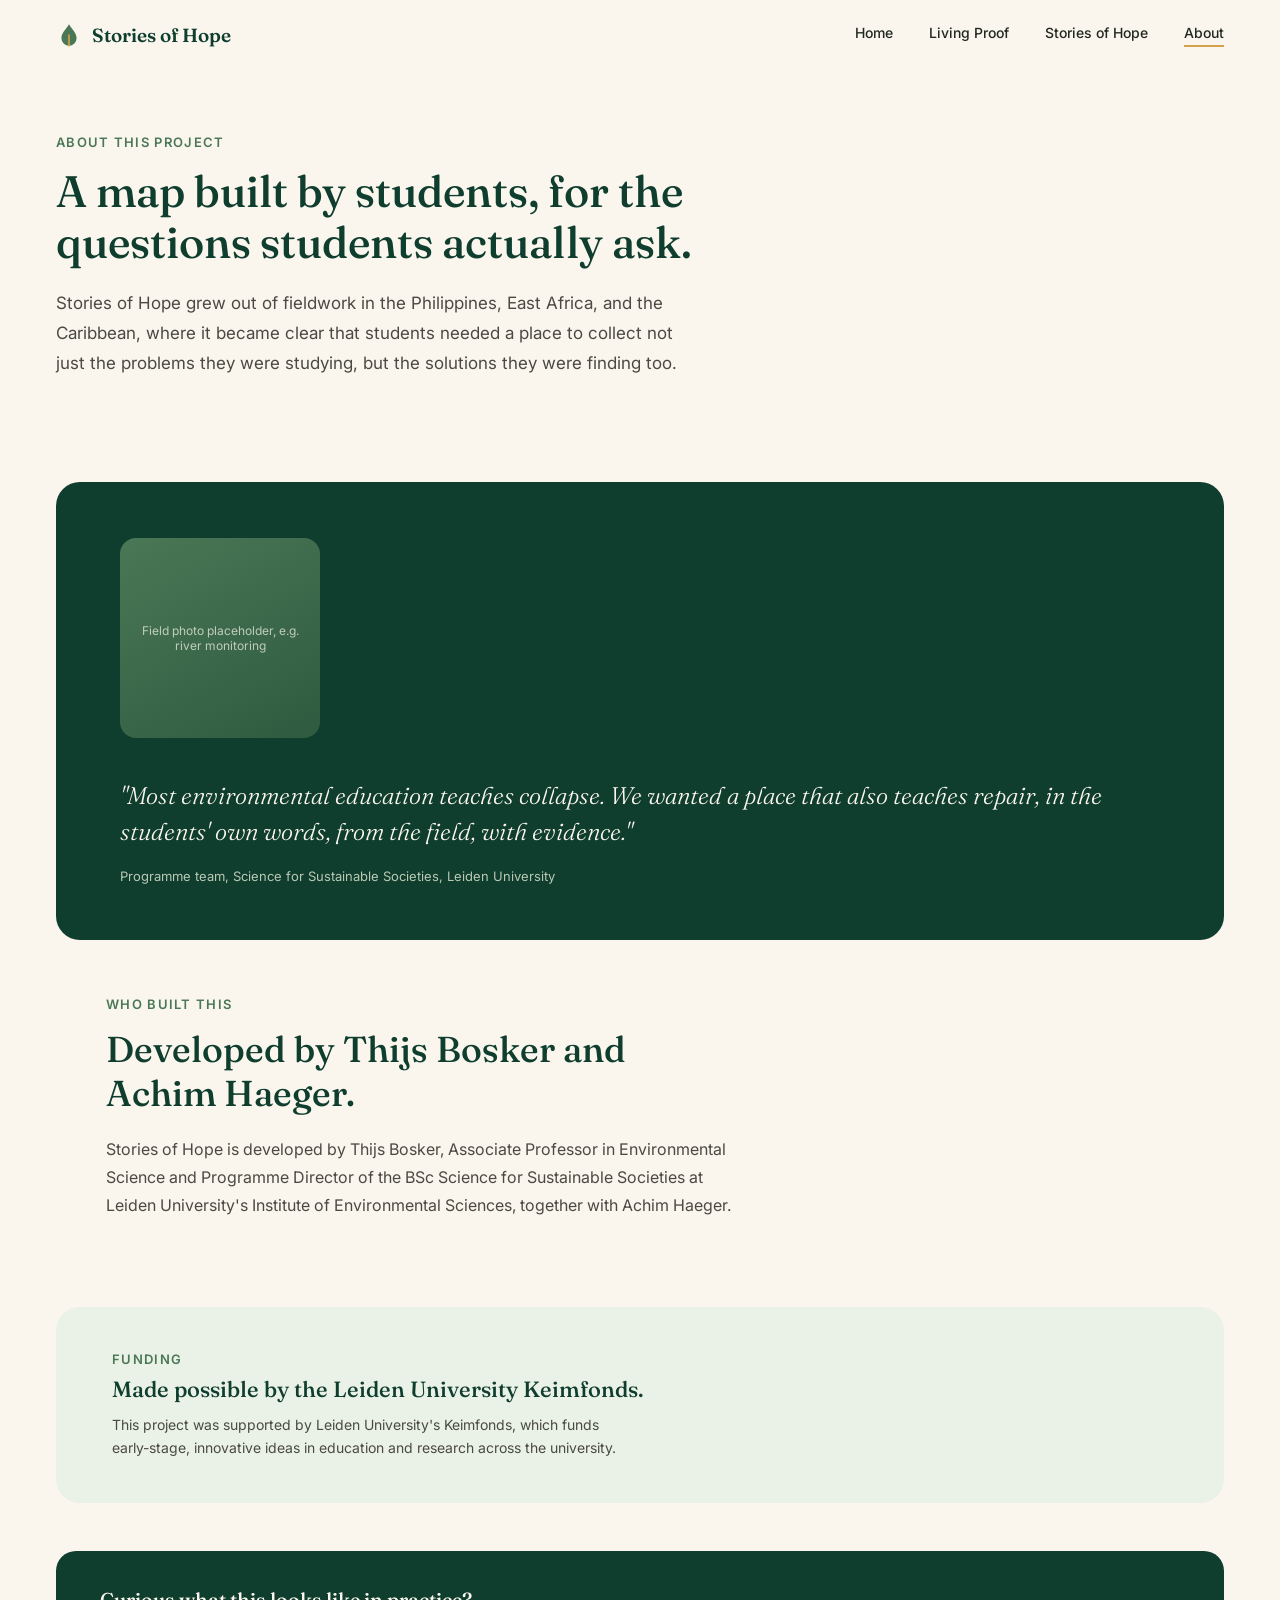
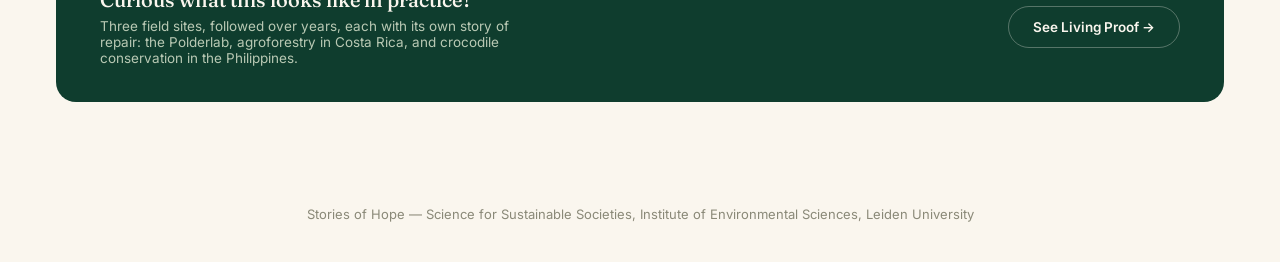
==== about.html @ 7b50b793 "Add files via upload" ====
<!DOCTYPE html>
<html lang="en">
<head>
<meta charset="UTF-8" />
<meta name="viewport" content="width=device-width, initial-scale=1.0" />
<title>Stories of Hope — About</title>
<link rel="preconnect" href="https://fonts.googleapis.com">
<link rel="preconnect" href="https://fonts.gstatic.com" crossorigin>
<link href="https://fonts.googleapis.com/css2?family=Fraunces:opsz,wght@9..144,300;9..144,500;9..144,600&family=Inter:wght@400;500;600&display=swap" rel="stylesheet">
<link rel="stylesheet" href="styles.css">
</head>
<body>

<nav>
  <a href="index.html" class="logo">
    <svg class="logo-mark" viewBox="0 0 24 24" fill="none" xmlns="http://www.w3.org/2000/svg">
      <path d="M12 2C9 7 5 10 5 15a7 7 0 0014 0c0-5-4-8-7-13z" fill="#4A7856"/>
      <path d="M12 22V12" stroke="#D4A24C" stroke-width="1.5" stroke-linecap="round"/>
    </svg>
    Stories of Hope
  </a>
  <div class="nav-links">
    <a href="index.html">Home</a>
    <a href="living-proof.html">Living Proof</a>
    <a href="stories.html">Stories of Hope</a>
    <a href="about.html" class="active">About</a>
  </div>
</nav>

<div class="page-header">
  <div class="section-eyebrow">About this project</div>
  <!-- EDIT THIS: about page headline -->
  <h1>A map built by students, for the questions students actually ask.</h1>
  <!-- EDIT THIS: about page intro paragraph -->
  <p class="lead">Stories of Hope grew out of fieldwork in the Philippines, East Africa, and the Caribbean, where it became clear that students needed a place to collect not just the problems they were studying, but the solutions they were finding too.</p>
</div>

<!-- ===================================================================
     QUOTE BLOCK — EDIT the quote text, citation, and the photo.
     To use a real photo: change the style="" below to
     style="background-image:url('images/about-quote.jpg');"
     =================================================================== -->
<div class="quote-block">
  <div class="photo" style="">Field photo placeholder, e.g. river monitoring</div>
  <div>
    <blockquote>"Most environmental education teaches collapse. We wanted a place that also teaches repair, in the students' own words, from the field, with evidence."</blockquote>
    <cite>Programme team, Science for Sustainable Societies, Leiden University</cite>
  </div>
</div>

<!-- ===================================================================
     CREDITS — who built it. EDIT names/roles as needed.
     =================================================================== -->
<div class="section" style="padding-top:0;">
  <div class="section-eyebrow">Who built this</div>
  <h2 style="max-width:560px;">Developed by Thijs Bosker and Achim Haeger.</h2>
  <!-- EDIT THIS PARAGRAPH -->
  <p class="lead" style="max-width:640px;">Stories of Hope is developed by Thijs Bosker, Associate Professor in Environmental Science and Programme Director of the BSc Science for Sustainable Societies at Leiden University's Institute of Environmental Sciences, together with Achim Haeger.</p>
</div>

<!-- ===================================================================
     FUNDING — EDIT the funder name/description as needed.
     =================================================================== -->
<div class="principles" style="display:flex; align-items:center; gap:40px; flex-wrap:wrap; padding:44px 56px;">
  <div style="flex:1; min-width:260px;">
    <div class="section-eyebrow" style="margin-bottom:8px;">Funding</div>
    <h3 style="font-family:'Fraunces',serif; font-weight:500; font-size:22px; color:var(--color-forest); margin-bottom:10px;">Made possible by the Leiden University Keimfonds.</h3>
    <!-- EDIT THIS PARAGRAPH -->
    <p style="font-size:14px; line-height:1.65; color:#4A4A42; max-width:520px;">This project was supported by Leiden University's Keimfonds, which funds early-stage, innovative ideas in education and research across the university.</p>
  </div>
</div>

<!-- ===================================================================
     LINK THROUGH TO LIVING PROOF — a quiet pointer rather than a
     repeat of the teaser already shown on the homepage.
     =================================================================== -->
<div class="help-banner">
  <div>
    <h3>Curious what this looks like in practice?</h3>
    <p>Three field sites, followed over years, each with its own story of repair: the Polderlab, agroforestry in Costa Rica, and crocodile conservation in the Philippines.</p>
  </div>
  <a href="living-proof.html" class="btn-ghost-light">See Living Proof →</a>
</div>

<footer>Stories of Hope — Science for Sustainable Societies, Institute of Environmental Sciences, Leiden University</footer>

</body>
</html>
---- styles.css ----
/* =====================================================================
   STORIES OF HOPE — SHARED STYLESHEET
   This file controls the look of every page. Edit colors/fonts here
   once, and the change applies across the whole site automatically.
   ===================================================================== */

* { box-sizing: border-box; margin: 0; padding: 0; }

:root {
  /* ---- EDIT THESE TO CHANGE THE SITE'S COLOR PALETTE ---- */
  --color-cream: #FAF6EE;
  --color-forest: #0F3D2E;
  --color-moss: #4A7856;
  --color-gold: #D4A24C;
  --color-text: #22281F;
  --color-text-muted: #6B6A60;
  --color-border: #E4DCC8;
}

body {
  font-family: 'Inter', sans-serif;
  color: var(--color-text);
  background: var(--color-cream);
}

.serif { font-family: 'Fraunces', serif; }

img { max-width: 100%; display: block; }

a { color: inherit; }

/* ---------------------------------------------------------------- NAV */
nav {
  display: flex;
  align-items: center;
  justify-content: space-between;
  padding: 22px 56px;
  background: var(--color-cream);
  flex-wrap: wrap;
  gap: 16px;
}
.logo {
  display: flex;
  align-items: center;
  gap: 10px;
  font-family: 'Fraunces', serif;
  font-weight: 600;
  font-size: 19px;
  color: var(--color-forest);
  text-decoration: none;
}
.logo-mark { width: 26px; height: 26px; flex-shrink: 0; }
.nav-links { display: flex; gap: 36px; flex-wrap: wrap; }
.nav-links a {
  color: var(--color-text);
  text-decoration: none;
  font-size: 14px;
  font-weight: 500;
  padding-bottom: 4px;
  border-bottom: 2px solid transparent;
}
.nav-links a.active { border-bottom-color: var(--color-gold); }
.nav-links a:hover { border-bottom-color: var(--color-border); }

/* -------------------------------------------------------------- HERO */
.hero {
  position: relative;
  margin: 0 32px;
  border-radius: 28px;
  overflow: hidden;
  min-height: 560px;
  display: flex;
  align-items: flex-end;
  background: linear-gradient(160deg, #1A4D38 0%, #0F3D2E 55%, #0B2E22 100%);
  background-size: cover;
  background-position: center;
}
.hero-video {
  position: absolute;
  inset: 0;
  width: 100%;
  height: 100%;
  object-fit: cover;
  z-index: 0;
}
.hero-texture {
  position: absolute; inset: 0; z-index: 1;
  background-image:
    linear-gradient(180deg, rgba(11,30,22,0.55) 0%, rgba(11,30,22,0.75) 100%),
    radial-gradient(circle at 18% 25%, rgba(212,162,76,0.18), transparent 38%),
    radial-gradient(circle at 82% 70%, rgba(74,120,86,0.35), transparent 45%);
}
.hero-content { position: relative; z-index: 2; padding: 64px; max-width: 640px; }
.hero-eyebrow {
  color: var(--color-gold);
  font-size: 13px; font-weight: 600; letter-spacing: 0.12em; text-transform: uppercase;
  margin-bottom: 18px; display: flex; align-items: center; gap: 10px;
}
.hero-eyebrow::before { content: ""; width: 22px; height: 1px; background: var(--color-gold); }
.hero h1 {
  font-family: 'Fraunces', serif; font-weight: 500; font-size: 54px; line-height: 1.08;
  color: var(--color-cream); margin-bottom: 22px; letter-spacing: -0.01em;
}
.hero h1 em { font-style: italic; color: #E8C988; font-weight: 500; }
.hero p { font-size: 17px; line-height: 1.65; color: #D8E2D5; margin-bottom: 34px; max-width: 480px; }
.hero-actions { display: flex; gap: 14px; flex-wrap: wrap; }

/* ------------------------------------------------------------ BUTTONS */
.btn-primary {
  background: var(--color-gold); color: #1A2412; padding: 14px 28px; border-radius: 99px;
  font-weight: 600; font-size: 14px; text-decoration: none; display: inline-flex; align-items: center; gap: 8px;
  border: none; cursor: pointer;
}
.btn-ghost {
  border: 1.5px solid rgba(250,246,238,0.35); color: var(--color-cream); padding: 14px 28px;
  border-radius: 99px; font-weight: 600; font-size: 14px; text-decoration: none;
}
.btn-dark {
  background: #1A2412; color: var(--color-cream); padding: 16px 32px; border-radius: 99px;
  font-weight: 600; font-size: 14px; text-decoration: none; white-space: nowrap; display: inline-block;
}
.btn-ghost-light {
  border: 1.5px solid rgba(250,246,238,0.3); color: var(--color-cream); padding: 12px 24px; border-radius: 99px;
  font-size: 13.5px; font-weight: 600; text-decoration: none; white-space: nowrap; display: inline-block;
}

/* ------------------------------------------------------------- STATS */
.stats { display: grid; grid-template-columns: repeat(4, 1fr); gap: 1px; background: var(--color-border); margin: 0 32px; margin-top: -1px; }
.stat { background: var(--color-cream); padding: 32px 28px; text-align: left; }
.stat .num { font-family: 'Fraunces', serif; font-size: 36px; font-weight: 500; color: var(--color-forest); }
.stat .label { font-size: 13px; color: var(--color-text-muted); margin-top: 4px; }

/* ----------------------------------------------------------- SECTION */
.section { padding: 88px 56px; max-width: 1180px; margin: 0 auto; }
.section-split { display: grid; grid-template-columns: 0.85fr 1fr; gap: 64px; align-items: center; }
.section-eyebrow { color: var(--color-moss); font-size: 13px; font-weight: 600; letter-spacing: 0.1em; text-transform: uppercase; margin-bottom: 16px; }
.section h2 { font-family: 'Fraunces', serif; font-weight: 500; font-size: 36px; line-height: 1.2; color: var(--color-forest); margin-bottom: 20px; }
.section p.lead { font-size: 16px; line-height: 1.75; color: #4A4A42; }

.photo-block {
  border-radius: 20px; height: 380px; background: linear-gradient(135deg, #C9D9C3, #8FAE89);
  background-size: cover; background-position: center;
  display: flex; align-items: center; justify-content: center; color: #3A4A35;
  font-size: 13px; font-weight: 500; text-align: center; position: relative; overflow: hidden;
}
.photo-caption { position: relative; z-index: 1; background: rgba(250,246,238,0.92); padding: 8px 16px; border-radius: 99px; }

/* ---------------------------------------------------- BOUNDARY STRIP */
.boundaries-section { background: var(--color-forest); padding: 80px 56px; }
.boundaries-section .section-eyebrow { color: var(--color-gold); }
.boundaries-section h2 { color: var(--color-cream); }
.boundaries-section p.lead { color: #C5D4C0; max-width: 560px; }
.boundary-pills { display: flex; flex-wrap: wrap; gap: 10px; margin-top: 36px; }
.pill { border: 1px solid rgba(250,246,238,0.25); color: #E5EDE2; font-size: 13px; padding: 8px 18px; border-radius: 99px; }

/* -------------------------------------------------------- STEP CARDS */
.steps-grid { display: grid; grid-template-columns: repeat(3, 1fr); gap: 28px; margin-top: 48px; }
.step-card { background: #fff; border: 1px solid var(--color-border); border-radius: 18px; padding: 32px 28px; }
.step-mark { width: 38px; height: 38px; border-radius: 10px; background: #EAF1E6; display: flex; align-items: center; justify-content: center; margin-bottom: 20px; color: var(--color-moss); }
.step-card h3 { font-family: 'Fraunces', serif; font-size: 19px; font-weight: 500; color: var(--color-forest); margin-bottom: 10px; }
.step-card p { font-size: 14px; line-height: 1.6; color: var(--color-text-muted); }

/* -------------------------------------------------------------- CTA */
.cta { margin: 0 32px 64px; border-radius: 28px; background: linear-gradient(135deg, var(--color-gold), #C28A35); padding: 64px; display: flex; align-items: center; justify-content: space-between; flex-wrap: wrap; gap: 24px; }
.cta h2 { font-family: 'Fraunces', serif; font-weight: 500; font-size: 32px; color: #1A2412; max-width: 460px; line-height: 1.25; }

/* ----------------------------------------------------------- FOOTER */
footer { padding: 40px 56px; text-align: center; color: #8A8978; font-size: 13px; }

/* ------------------------------------------------------- ABOUT PAGE */
.page-header { padding: 64px 56px 48px; max-width: 760px; }
.page-header h1 { font-family: 'Fraunces', serif; font-weight: 500; font-size: 44px; line-height: 1.15; color: var(--color-forest); margin-bottom: 22px; }
.page-header p.lead { font-size: 17px; line-height: 1.75; color: #4A4A42; }

.quote-block { margin: 56px 56px; background: var(--color-forest); border-radius: 24px; padding: 56px 64px; display: flex; gap: 40px; align-items: center; flex-wrap: wrap; }
.quote-block .photo {
  width: 200px; height: 200px; flex-shrink: 0; border-radius: 16px;
  background: linear-gradient(150deg, var(--color-moss), #2E5A3F); background-size: cover; background-position: center;
  display: flex; align-items: center; justify-content: center; color: rgba(250,246,238,0.7); font-size: 12px; text-align: center; padding: 12px;
}
.quote-block blockquote { font-family: 'Fraunces', serif; font-style: italic; font-weight: 300; font-size: 24px; line-height: 1.5; color: var(--color-cream); }
.quote-block cite { display: block; margin-top: 18px; font-family: 'Inter', sans-serif; font-style: normal; font-size: 13px; color: #B9C9B4; }

.field-grid { display: grid; grid-template-columns: repeat(3, 1fr); gap: 24px; }
.field-card { border-radius: 18px; overflow: hidden; background: #fff; border: 1px solid var(--color-border); }
.field-photo {
  height: 160px; background: linear-gradient(135deg, #C9D9C3, #8FAE89); background-size: cover; background-position: center;
  display: flex; align-items: center; justify-content: center; color: #3A4A35; font-size: 12px; text-align: center; padding: 12px;
}
.field-photo.alt1 { background: linear-gradient(135deg, #D9C9A3, #AE8F4F); color: #4A3A1F; }
.field-photo.alt2 { background: linear-gradient(135deg, #A3C9D9, #4F8FAE); color: #1F3A4A; }
.field-card .body { padding: 22px; }
.field-card h3 { font-family: 'Fraunces', serif; font-size: 17px; font-weight: 500; color: var(--color-forest); margin-bottom: 8px; }
.field-card p { font-size: 13px; line-height: 1.6; color: var(--color-text-muted); }

.principles { background: #EAF1E6; border-radius: 24px; margin: 0 56px; padding: 56px; }
.principles h2 { color: var(--color-forest); margin-bottom: 12px; }
.principles > p { font-size: 15px; color: #4A4A42; max-width: 580px; margin-bottom: 40px; }
.principle-list { display: grid; grid-template-columns: repeat(2, 1fr); gap: 28px 48px; }
.principle { display: flex; gap: 16px; }
.principle .num { font-family: 'Fraunces', serif; font-size: 22px; font-weight: 500; color: var(--color-gold); flex-shrink: 0; }
.principle h4 { font-size: 15px; font-weight: 600; color: var(--color-forest); margin-bottom: 6px; }
.principle p { font-size: 13.5px; line-height: 1.6; color: #5A5A50; }

/* ---------------------------------------------------- STORIES PAGE */
.map-frame { margin: 0 56px; border-radius: 24px; overflow: hidden; border: 1px solid var(--color-border); box-shadow: 0 24px 64px rgba(15,61,46,0.08); }
.map-frame-bar { background: var(--color-forest); padding: 14px 24px; display: flex; align-items: center; gap: 12px; }
.map-frame-bar .dot { width: 8px; height: 8px; border-radius: 50%; background: rgba(250,246,238,0.3); }
.map-frame-bar .url { font-size: 12px; color: #C5D4C0; margin-left: 8px; }
.map-embed { width: 100%; height: 640px; border: none; display: block; }

.legend-strip { margin: 40px 56px 0; display: flex; flex-wrap: wrap; gap: 10px; }
.legend-pill { display: flex; align-items: center; gap: 7px; border: 1px solid var(--color-border); background: #fff; font-size: 12.5px; padding: 6px 14px; border-radius: 99px; color: #4A4A42; }
.legend-dot { width: 9px; height: 9px; border-radius: 50%; }

.recent-section { padding: 80px 56px 64px; max-width: 1160px; margin: 0 auto; }
.recent-section h2 { font-family: 'Fraunces', serif; font-weight: 500; font-size: 28px; color: var(--color-forest); margin-bottom: 8px; }
.recent-section > p { font-size: 14px; color: var(--color-text-muted); margin-bottom: 36px; }

.story-grid { display: grid; grid-template-columns: repeat(3, 1fr); gap: 24px; }
.story-card { background: #fff; border: 1px solid var(--color-border); border-radius: 18px; overflow: hidden; }
.story-photo { height: 150px; background-size: cover; background-position: center; display: flex; align-items: center; justify-content: center; font-size: 12px; color: rgba(255,255,255,0.85); text-align: center; padding: 12px; }
.story-photo.p1 { background: linear-gradient(135deg, var(--color-moss), #2E5A3F); }
.story-photo.p2 { background: linear-gradient(135deg, #D85A30, #993C1D); }
.story-photo.p3 { background: linear-gradient(135deg, #378ADD, #185FA5); }
.story-body { padding: 20px 22px; }
.story-tags { display: flex; gap: 6px; margin-bottom: 10px; flex-wrap: wrap; }
.story-tag { font-size: 10.5px; font-weight: 600; padding: 3px 9px; border-radius: 99px; }
.story-tag.climate { background: #FAECE7; color: #993C1D; }
.story-tag.bio { background: #EAF3DE; color: #3B6D11; }
.story-tag.land { background: #FAEEDA; color: #854F0B; }
.story-tag.fresh { background: #E6F1FB; color: #0C447C; }
.story-card h3 { font-family: 'Fraunces', serif; font-size: 16px; font-weight: 500; color: var(--color-forest); margin-bottom: 6px; }
.story-card p { font-size: 13px; line-height: 1.55; color: var(--color-text-muted); }
.story-loc { margin-top: 12px; font-size: 11.5px; color: #9A9988; display: flex; align-items: center; gap: 5px; }

/* ---------------------------------------------------- ADD STORY PAGE */
.checklist { margin: 48px 56px; display: grid; grid-template-columns: repeat(4, 1fr); gap: 1px; background: var(--color-border); border-radius: 18px; overflow: hidden; }
.check-item { background: #fff; padding: 26px 22px; }
.check-item .icon { width: 32px; height: 32px; border-radius: 9px; background: #EAF1E6; color: var(--color-moss); display: flex; align-items: center; justify-content: center; margin-bottom: 14px; }
.check-item h4 { font-size: 13.5px; font-weight: 600; color: var(--color-forest); margin-bottom: 5px; }
.check-item p { font-size: 12.5px; line-height: 1.5; color: var(--color-text-muted); }

.help-banner { margin: 48px 56px 64px; background: var(--color-forest); border-radius: 20px; padding: 36px 44px; display: flex; align-items: center; justify-content: space-between; gap: 32px; flex-wrap: wrap; }
.help-banner h3 { font-family: 'Fraunces', serif; font-weight: 500; font-size: 20px; color: var(--color-cream); margin-bottom: 6px; }
.help-banner p { font-size: 13.5px; color: #B9C9B4; max-width: 420px; }

/* --------------------------------------------------------- RESPONSIVE */
@media (max-width: 900px) {
  .section-split { grid-template-columns: 1fr; }
  .steps-grid { grid-template-columns: 1fr; }
  .field-grid { grid-template-columns: 1fr; }
  .story-grid { grid-template-columns: 1fr; }
  .checklist { grid-template-columns: repeat(2, 1fr); }
  .stats { grid-template-columns: repeat(2, 1fr); }
  .principle-list { grid-template-columns: 1fr; }
  .hero h1 { font-size: 38px; }
  nav { padding: 18px 24px; }
  .section, .page-header, .recent-section { padding-left: 24px; padding-right: 24px; }
  .hero, .map-frame, .cta, .quote-block, .principles, .checklist, .help-banner, .stats { margin-left: 16px; margin-right: 16px; }
}
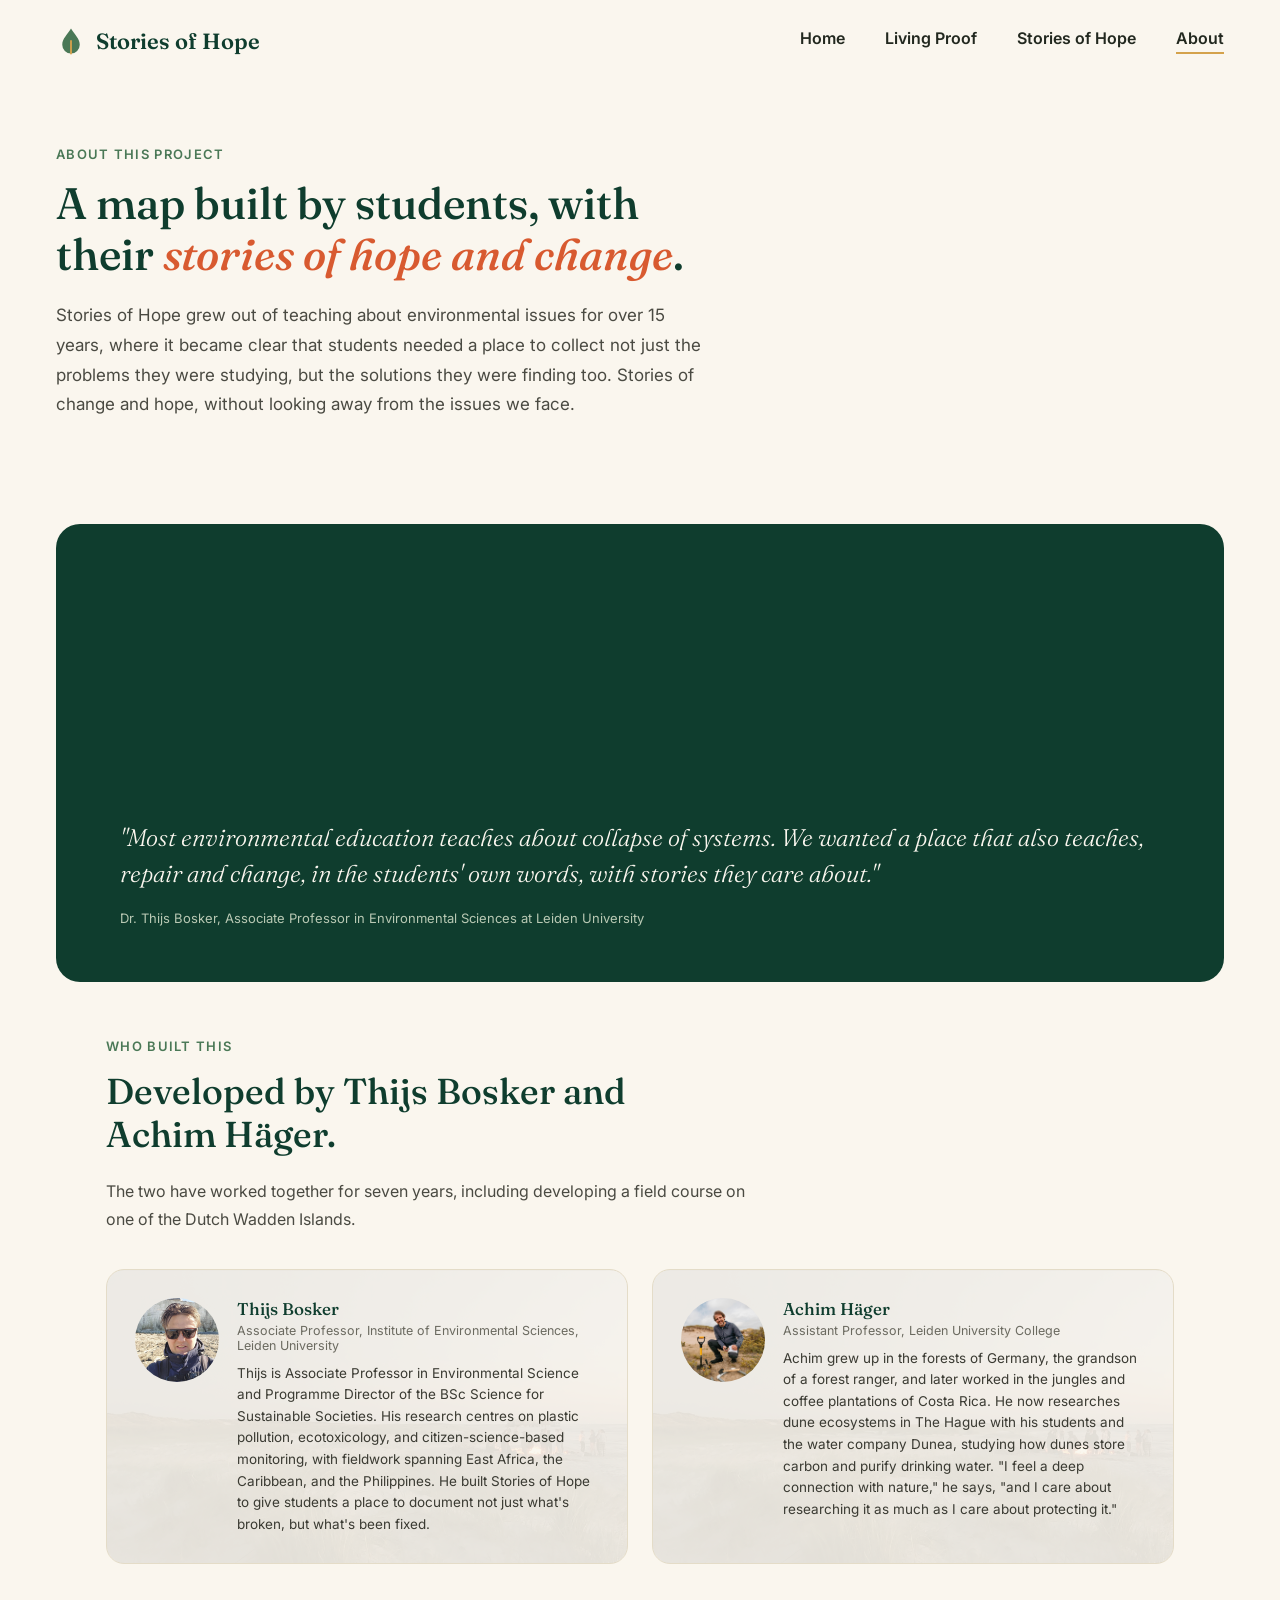
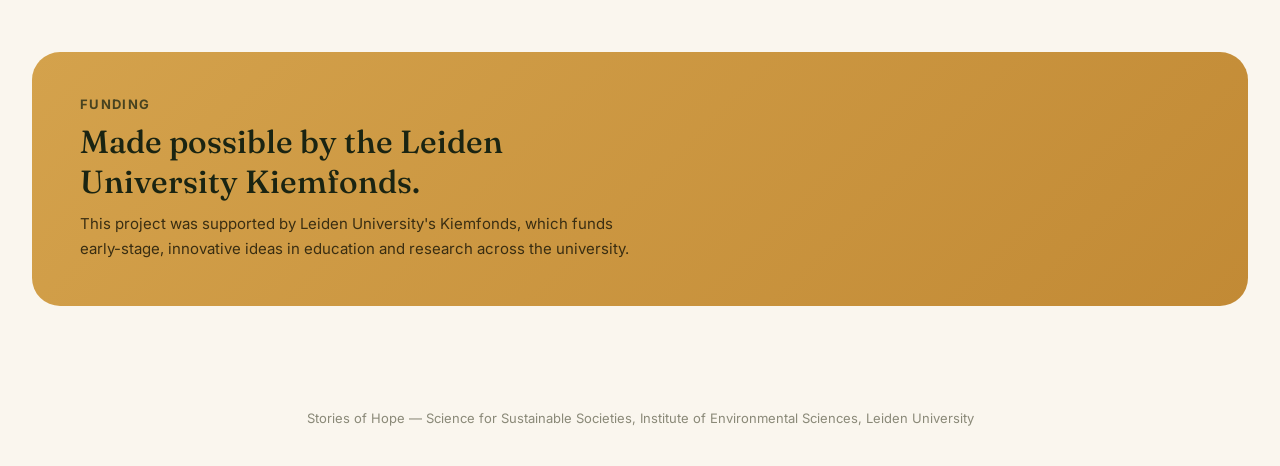
==== commit 75853dde: "Update about.html" ====
--- a/about.html
+++ b/about.html
@@ -30,56 +30,75 @@
 <div class="page-header">
   <div class="section-eyebrow">About this project</div>
   <!-- EDIT THIS: about page headline -->
-  <h1>A map built by students, for the questions students actually ask.</h1>
+  <h1>A map built by students, with their <em style="font-style:italic; color:#D85A30;">stories of hope and change</em>.</h1>
   <!-- EDIT THIS: about page intro paragraph -->
-  <p class="lead">Stories of Hope grew out of fieldwork in the Philippines, East Africa, and the Caribbean, where it became clear that students needed a place to collect not just the problems they were studying, but the solutions they were finding too.</p>
+  <p class="lead">Stories of Hope grew out of teaching about environmental issues for over 15 years, where it became clear that students needed a place to collect not just the problems they were studying, but the solutions they were finding too. Stories of change and hope, without looking away from the issues we face.</p>
 </div>
 
 <!-- ===================================================================
-     QUOTE BLOCK — EDIT the quote text, citation, and the photo.
-     To use a real photo: change the style="" below to
-     style="background-image:url('images/about-quote.jpg');"
+     QUOTE BLOCK — EDIT the quote text, citation, or video.
+     The video plays muted/looped/autoplay, same technique as the
+     homepage hero. To swap it, change src="media/meadow.mp4" below.
+     To go back to a plain photo instead of video, delete the whole
+     <video>...</video> block and use a <div class="photo"
+     style="background-image:url('media/your-photo.jpg');"></div> instead.
      =================================================================== -->
 <div class="quote-block">
-  <div class="photo" style="">Field photo placeholder, e.g. river monitoring</div>
+  <video autoplay muted loop playsinline style="width:200px; height:200px; flex-shrink:0; border-radius:16px; object-fit:cover;">
+    <source src="media/meadow.mp4" type="video/mp4">
+  </video>
   <div>
-    <blockquote>"Most environmental education teaches collapse. We wanted a place that also teaches repair, in the students' own words, from the field, with evidence."</blockquote>
-    <cite>Programme team, Science for Sustainable Societies, Leiden University</cite>
+    <blockquote>"Most environmental education teaches about collapse of systems. We wanted a place that also teaches, repair and change, in the students' own words, with stories they care about."</blockquote>
+    <cite>Dr. Thijs Bosker, Associate Professor in Environmental Sciences at Leiden University</cite>
   </div>
 </div>
 
 <!-- ===================================================================
-     CREDITS — who built it. EDIT names/roles as needed.
+     CREDITS — who built it. Two side-by-side boxes, each with a
+     faded background photo. EDIT names, bios, or photos as needed.
+     Photos expected: media/thijs.jpg and media/achim.jpg
      =================================================================== -->
 <div class="section" style="padding-top:0;">
   <div class="section-eyebrow">Who built this</div>
-  <h2 style="max-width:560px;">Developed by Thijs Bosker and Achim Haeger.</h2>
-  <!-- EDIT THIS PARAGRAPH -->
-  <p class="lead" style="max-width:640px;">Stories of Hope is developed by Thijs Bosker, Associate Professor in Environmental Science and Programme Director of the BSc Science for Sustainable Societies at Leiden University's Institute of Environmental Sciences, together with Achim Haeger.</p>
-</div>
+  <h2 style="max-width:560px;">Developed by Thijs Bosker and Achim Häger.</h2>
+  <p class="lead" style="max-width:640px; margin-bottom:36px;">The two have worked together for seven years, including developing a field course on one of the Dutch Wadden Islands.</p>
 
-<!-- ===================================================================
-     FUNDING — EDIT the funder name/description as needed.
-     =================================================================== -->
-<div class="principles" style="display:flex; align-items:center; gap:40px; flex-wrap:wrap; padding:44px 56px;">
-  <div style="flex:1; min-width:260px;">
-    <div class="section-eyebrow" style="margin-bottom:8px;">Funding</div>
-    <h3 style="font-family:'Fraunces',serif; font-weight:500; font-size:22px; color:var(--color-forest); margin-bottom:10px;">Made possible by the Leiden University Keimfonds.</h3>
-    <!-- EDIT THIS PARAGRAPH -->
-    <p style="font-size:14px; line-height:1.65; color:#4A4A42; max-width:520px;">This project was supported by Leiden University's Keimfonds, which funds early-stage, innovative ideas in education and research across the university.</p>
+  <div class="bio-grid" style="display:grid; grid-template-columns:repeat(2, 1fr); gap:24px;">
+
+    <div style="position:relative; overflow:hidden; border-radius:18px; border:1px solid var(--color-border); padding:28px; display:flex; gap:18px; align-items:flex-start;">
+      <div style="position:absolute; inset:0; background-image:url('media/fieldwork.jpg'); background-size:cover; background-position:center; opacity:0.1; z-index:0;"></div>
+      <img src="media/thijs.jpg" alt="Thijs Bosker" style="position:relative; z-index:1; width:84px; height:84px; border-radius:50%; object-fit:cover; flex-shrink:0;" />
+      <div style="position:relative; z-index:1;">
+        <h3 style="font-family:'Fraunces',serif; font-size:17px; font-weight:500; color:var(--color-forest); margin-bottom:4px;">Thijs Bosker</h3>
+        <p style="font-size:12.5px; color:var(--color-text-muted); margin-bottom:10px;">Associate Professor, Institute of Environmental Sciences, Leiden University</p>
+        <!-- EDIT THIS PARAGRAPH: ~50-100 words -->
+        <p style="font-size:13.5px; line-height:1.6; color:#3A3A32;">Thijs is Associate Professor in Environmental Science and Programme Director of the BSc Science for Sustainable Societies. His research centres on plastic pollution, ecotoxicology, and citizen-science-based monitoring, with fieldwork spanning East Africa, the Caribbean, and the Philippines. He built Stories of Hope to give students a place to document not just what's broken, but what's been fixed.</p>
+      </div>
+    </div>
+
+    <div style="position:relative; overflow:hidden; border-radius:18px; border:1px solid var(--color-border); padding:28px; display:flex; gap:18px; align-items:flex-start;">
+      <div style="position:absolute; inset:0; background-image:url('media/fieldwork.jpg'); background-size:cover; background-position:center; opacity:0.1; z-index:0;"></div>
+      <img src="media/achim.jpg" alt="Achim Häger" style="position:relative; z-index:1; width:84px; height:84px; border-radius:50%; object-fit:cover; flex-shrink:0;" />
+      <div style="position:relative; z-index:1;">
+        <h3 style="font-family:'Fraunces',serif; font-size:17px; font-weight:500; color:var(--color-forest); margin-bottom:4px;">Achim Häger</h3>
+        <p style="font-size:12.5px; color:var(--color-text-muted); margin-bottom:10px;">Assistant Professor, Leiden University College</p>
+        <!-- EDIT THIS PARAGRAPH: ~50-100 words -->
+        <p style="font-size:13.5px; line-height:1.6; color:#3A3A32;">Achim grew up in the forests of Germany, the grandson of a forest ranger, and later worked in the jungles and coffee plantations of Costa Rica. He now researches dune ecosystems in The Hague with his students and the water company Dunea, studying how dunes store carbon and purify drinking water. "I feel a deep connection with nature," he says, "and I care about researching it as much as I care about protecting it."</p>
+      </div>
+    </div>
+
   </div>
 </div>
 
 <!-- ===================================================================
-     LINK THROUGH TO LIVING PROOF — a quiet pointer rather than a
-     repeat of the teaser already shown on the homepage.
+     FUNDING — now styled as a gold box, matching the homepage CTA.
+     EDIT the funder name/description as needed.
      =================================================================== -->
-<div class="help-banner">
-  <div>
-    <h3>Curious what this looks like in practice?</h3>
-    <p>Three field sites, followed over years, each with its own story of repair: the Polderlab, agroforestry in Costa Rica, and crocodile conservation in the Philippines.</p>
-  </div>
-  <a href="living-proof.html" class="btn-ghost-light">See Living Proof →</a>
+<div class="cta" style="flex-direction:column; align-items:flex-start; gap:10px;">
+  <div style="color:#1A2412; font-size:13px; font-weight:700; letter-spacing:0.1em; text-transform:uppercase; opacity:0.75;">Funding</div>
+  <h2 style="margin-bottom:0;">Made possible by the Leiden University Kiemfonds.</h2>
+  <!-- EDIT THIS PARAGRAPH -->
+  <p style="font-size:15px; line-height:1.65; color:#3A2E12; max-width:560px;">This project was supported by Leiden University's Kiemfonds, which funds early-stage, innovative ideas in education and research across the university.</p>
 </div>
 
 <footer>Stories of Hope — Science for Sustainable Societies, Institute of Environmental Sciences, Leiden University</footer>
--- a/styles.css
+++ b/styles.css
@@ -34,7 +34,7 @@
   display: flex;
   align-items: center;
   justify-content: space-between;
-  padding: 22px 56px;
+  padding: 26px 56px;
   background: var(--color-cream);
   flex-wrap: wrap;
   gap: 16px;
@@ -45,17 +45,17 @@
   gap: 10px;
   font-family: 'Fraunces', serif;
   font-weight: 600;
-  font-size: 19px;
+  font-size: 22px;
   color: var(--color-forest);
   text-decoration: none;
 }
-.logo-mark { width: 26px; height: 26px; flex-shrink: 0; }
-.nav-links { display: flex; gap: 36px; flex-wrap: wrap; }
+.logo-mark { width: 30px; height: 30px; flex-shrink: 0; }
+.nav-links { display: flex; gap: 40px; flex-wrap: wrap; }
 .nav-links a {
   color: var(--color-text);
   text-decoration: none;
-  font-size: 14px;
-  font-weight: 500;
+  font-size: 16px;
+  font-weight: 600;
   padding-bottom: 4px;
   border-bottom: 2px solid transparent;
 }
@@ -126,9 +126,9 @@
 
 /* ------------------------------------------------------------- STATS */
 .stats { display: grid; grid-template-columns: repeat(4, 1fr); gap: 1px; background: var(--color-border); margin: 0 32px; margin-top: -1px; }
-.stat { background: var(--color-cream); padding: 32px 28px; text-align: left; }
-.stat .num { font-family: 'Fraunces', serif; font-size: 36px; font-weight: 500; color: var(--color-forest); }
-.stat .label { font-size: 13px; color: var(--color-text-muted); margin-top: 4px; }
+.stat { background: var(--color-cream); padding: 36px 28px; text-align: left; }
+.stat .num { font-family: 'Fraunces', serif; font-size: 52px; font-weight: 600; line-height: 1; color: var(--color-forest); }
+.stat .label { font-size: 14px; font-weight: 600; color: var(--color-text); margin-top: 8px; }
 
 /* ----------------------------------------------------------- SECTION */
 .section { padding: 88px 56px; max-width: 1180px; margin: 0 auto; }
@@ -155,13 +155,13 @@
 
 /* -------------------------------------------------------- STEP CARDS */
 .steps-grid { display: grid; grid-template-columns: repeat(3, 1fr); gap: 28px; margin-top: 48px; }
-.step-card { background: #fff; border: 1px solid var(--color-border); border-radius: 18px; padding: 32px 28px; }
-.step-mark { width: 38px; height: 38px; border-radius: 10px; background: #EAF1E6; display: flex; align-items: center; justify-content: center; margin-bottom: 20px; color: var(--color-moss); }
+.step-card { background: #fff; border: 1px solid var(--color-border); border-radius: 18px; padding: 24px 22px; }
+.step-mark { width: 34px; height: 34px; border-radius: 10px; background: #EAF1E6; display: flex; align-items: center; justify-content: center; margin-bottom: 14px; color: var(--color-moss); }
 .step-card h3 { font-family: 'Fraunces', serif; font-size: 19px; font-weight: 500; color: var(--color-forest); margin-bottom: 10px; }
 .step-card p { font-size: 14px; line-height: 1.6; color: var(--color-text-muted); }
 
 /* -------------------------------------------------------------- CTA */
-.cta { margin: 0 32px 64px; border-radius: 28px; background: linear-gradient(135deg, var(--color-gold), #C28A35); padding: 64px; display: flex; align-items: center; justify-content: space-between; flex-wrap: wrap; gap: 24px; }
+.cta { margin: 0 32px 64px; border-radius: 28px; background: linear-gradient(135deg, var(--color-gold), #C28A35); padding: 44px 48px; display: flex; align-items: center; justify-content: space-between; flex-wrap: wrap; gap: 24px; }
 .cta h2 { font-family: 'Fraunces', serif; font-weight: 500; font-size: 32px; color: #1A2412; max-width: 460px; line-height: 1.25; }
 
 /* ----------------------------------------------------------- FOOTER */
@@ -254,6 +254,7 @@
   .checklist { grid-template-columns: repeat(2, 1fr); }
   .stats { grid-template-columns: repeat(2, 1fr); }
   .principle-list { grid-template-columns: 1fr; }
+  .bio-grid { grid-template-columns: 1fr !important; }
   .hero h1 { font-size: 38px; }
   nav { padding: 18px 24px; }
   .section, .page-header, .recent-section { padding-left: 24px; padding-right: 24px; }
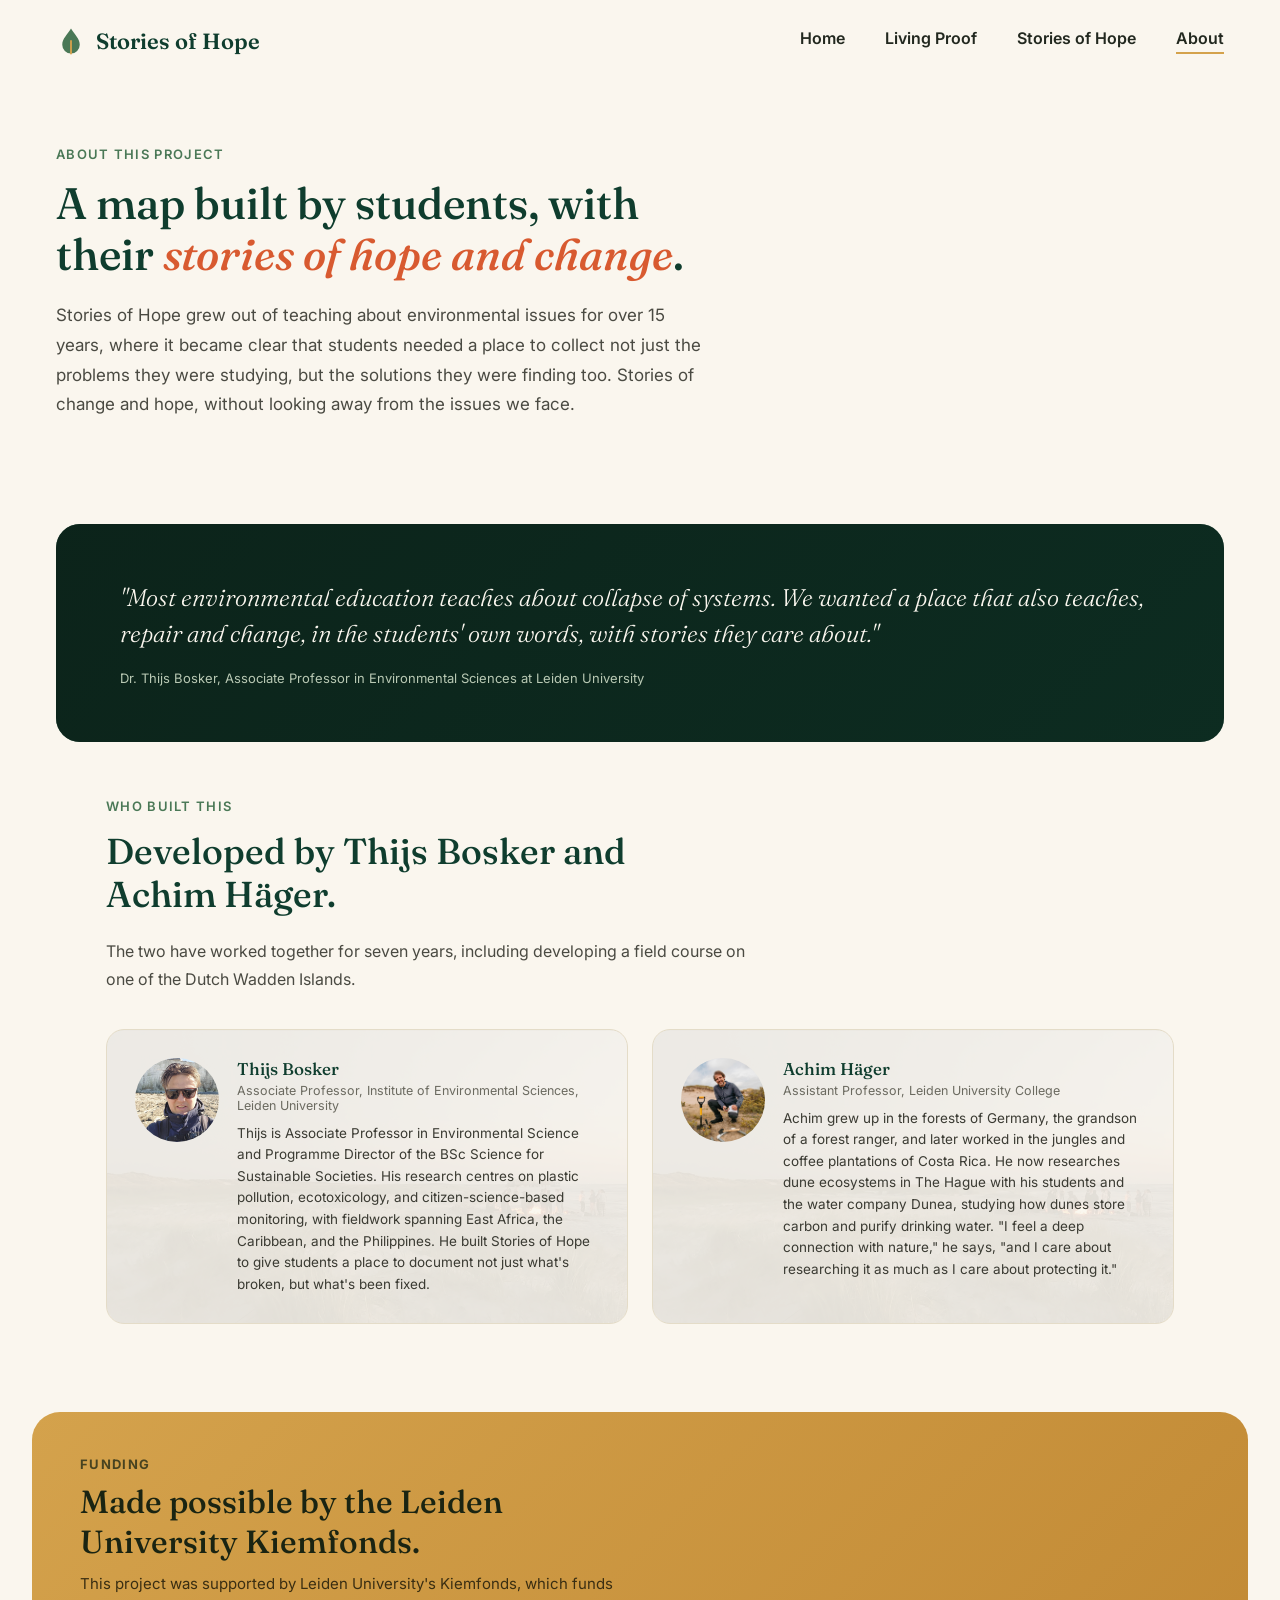
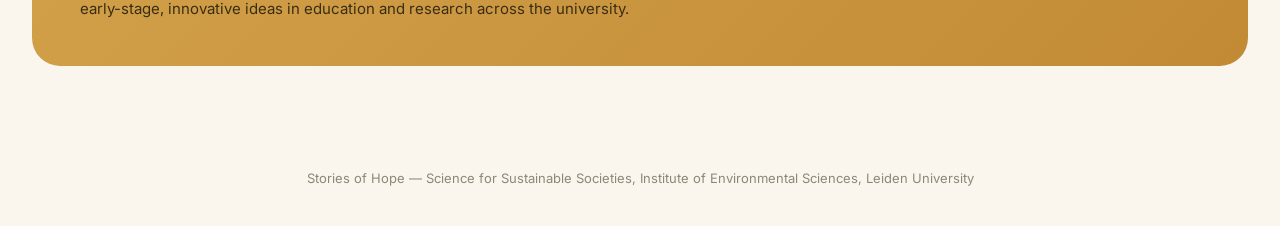
==== commit 9ef358fe: "Update about.html" ====
--- a/about.html
+++ b/about.html
@@ -37,17 +37,21 @@
 
 <!-- ===================================================================
      QUOTE BLOCK — EDIT the quote text, citation, or video.
-     The video plays muted/looped/autoplay, same technique as the
-     homepage hero. To swap it, change src="media/meadow.mp4" below.
+     The video now fills the ENTIRE box as a full-bleed background
+     (position:absolute, inset:0), with a dark scrim behind the text
+     for readability, same technique as the homepage hero video.
+     To swap it, change src="media/meadow.mp4" below.
      To go back to a plain photo instead of video, delete the whole
-     <video>...</video> block and use a <div class="photo"
-     style="background-image:url('media/your-photo.jpg');"></div> instead.
+     <video>...</video> block and set background-image on the
+     quote-block style instead, e.g.
+     style="background-image:url('media/your-photo.jpg'); background-size:cover;"
      =================================================================== -->
-<div class="quote-block">
-  <video autoplay muted loop playsinline style="width:200px; height:200px; flex-shrink:0; border-radius:16px; object-fit:cover;">
+<div class="quote-block" style="position:relative; overflow:hidden;">
+  <video autoplay muted loop playsinline style="position:absolute; inset:0; width:100%; height:100%; object-fit:cover; z-index:0;">
     <source src="media/meadow.mp4" type="video/mp4">
   </video>
-  <div>
+  <div style="position:absolute; inset:0; background:linear-gradient(135deg, rgba(11,30,22,0.82) 0%, rgba(11,30,22,0.55) 100%); z-index:1;"></div>
+  <div style="position:relative; z-index:2;">
     <blockquote>"Most environmental education teaches about collapse of systems. We wanted a place that also teaches, repair and change, in the students' own words, with stories they care about."</blockquote>
     <cite>Dr. Thijs Bosker, Associate Professor in Environmental Sciences at Leiden University</cite>
   </div>
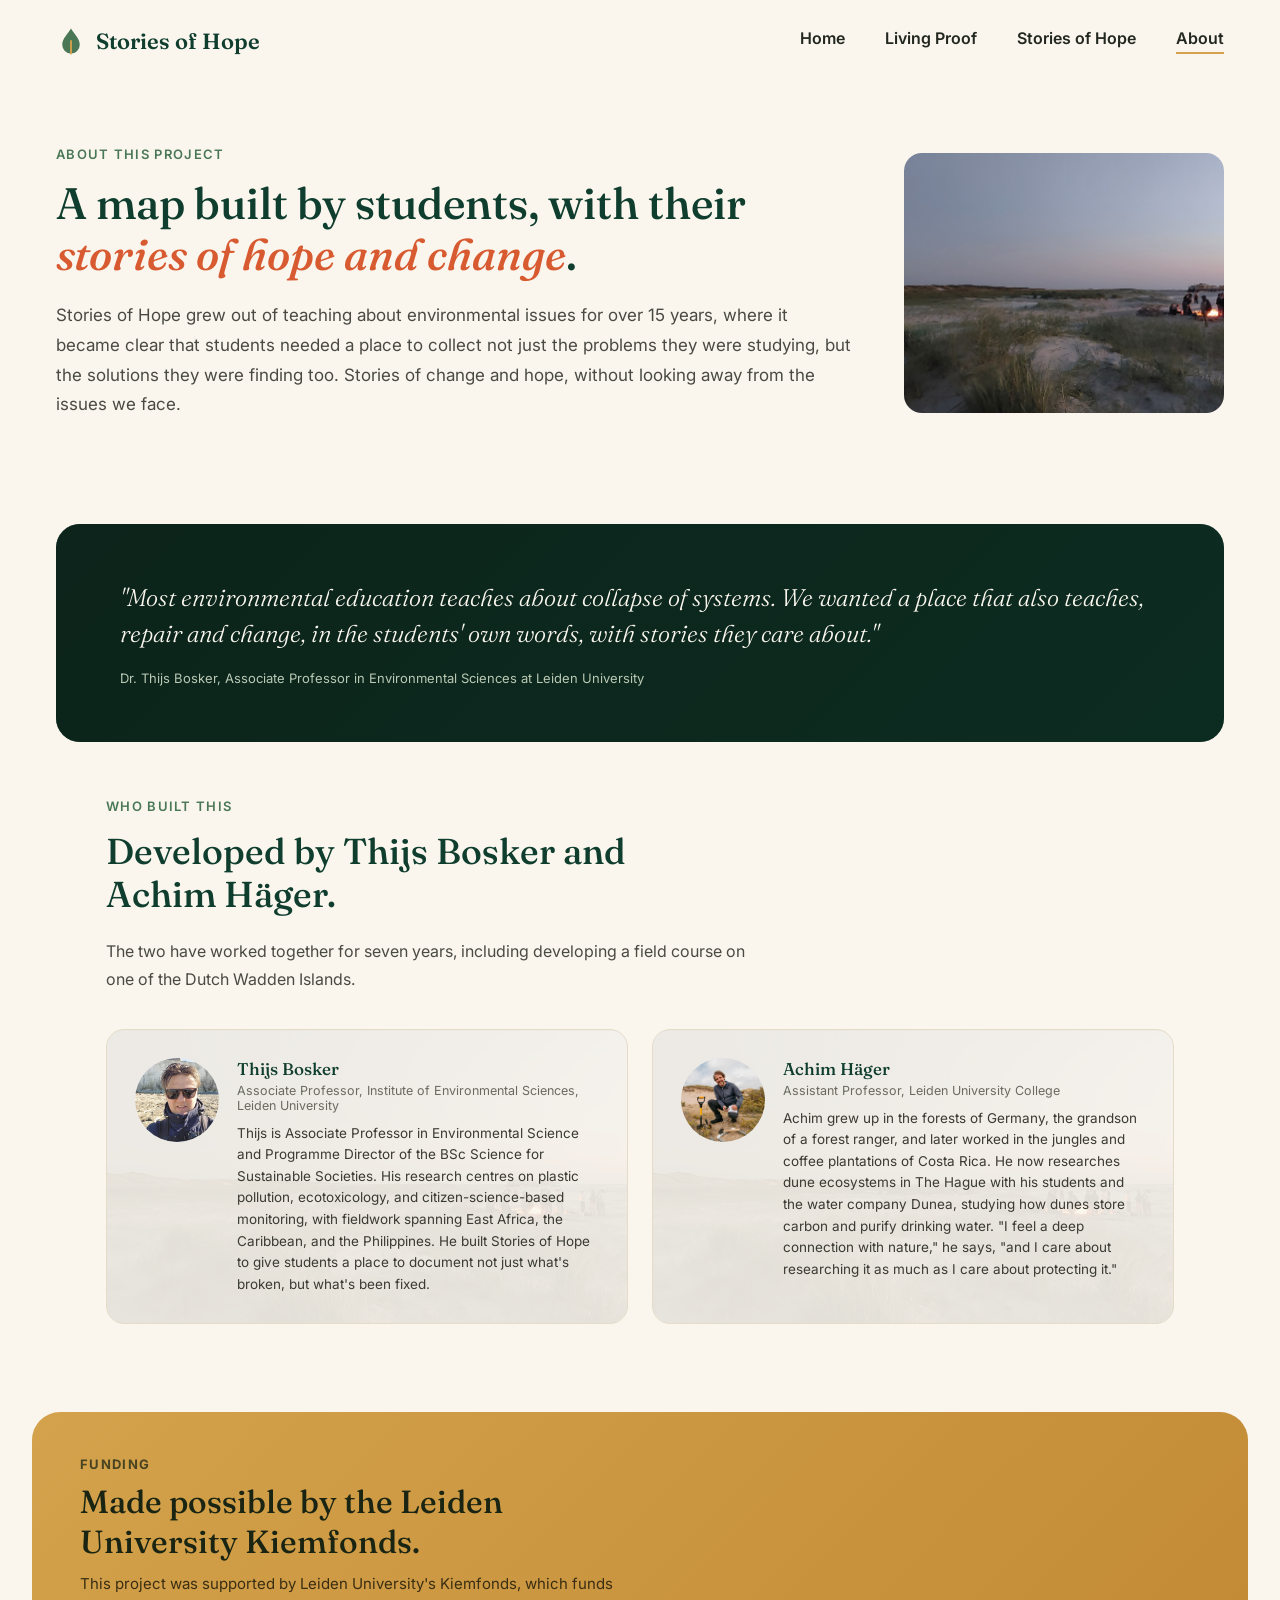
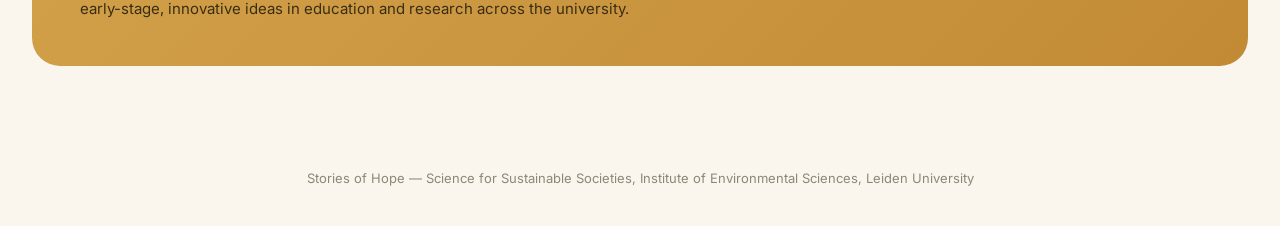
==== commit 34f2501a: "Update about.html" ====
--- a/about.html
+++ b/about.html
@@ -27,12 +27,16 @@
   </div>
 </nav>
 
-<div class="page-header">
-  <div class="section-eyebrow">About this project</div>
-  <!-- EDIT THIS: about page headline -->
-  <h1>A map built by students, with their <em style="font-style:italic; color:#D85A30;">stories of hope and change</em>.</h1>
-  <!-- EDIT THIS: about page intro paragraph -->
-  <p class="lead">Stories of Hope grew out of teaching about environmental issues for over 15 years, where it became clear that students needed a place to collect not just the problems they were studying, but the solutions they were finding too. Stories of change and hope, without looking away from the issues we face.</p>
+<div class="page-header about-header-grid" style="max-width:none; display:grid; grid-template-columns:1fr 320px; gap:48px; align-items:center;">
+  <div>
+    <div class="section-eyebrow">About this project</div>
+    <!-- EDIT THIS: about page headline -->
+    <h1>A map built by students, with their <em style="font-style:italic; color:#D85A30;">stories of hope and change</em>.</h1>
+    <!-- EDIT THIS: about page intro paragraph -->
+    <p class="lead">Stories of Hope grew out of teaching about environmental issues for over 15 years, where it became clear that students needed a place to collect not just the problems they were studying, but the solutions they were finding too. Stories of change and hope, without looking away from the issues we face.</p>
+  </div>
+  <!-- EDIT: change media/fieldwork.jpg below to swap this photo -->
+  <img src="media/fieldwork.jpg" alt="Fieldwork" style="width:100%; height:260px; object-fit:cover; border-radius:18px;" />
 </div>
 
 <!-- ===================================================================
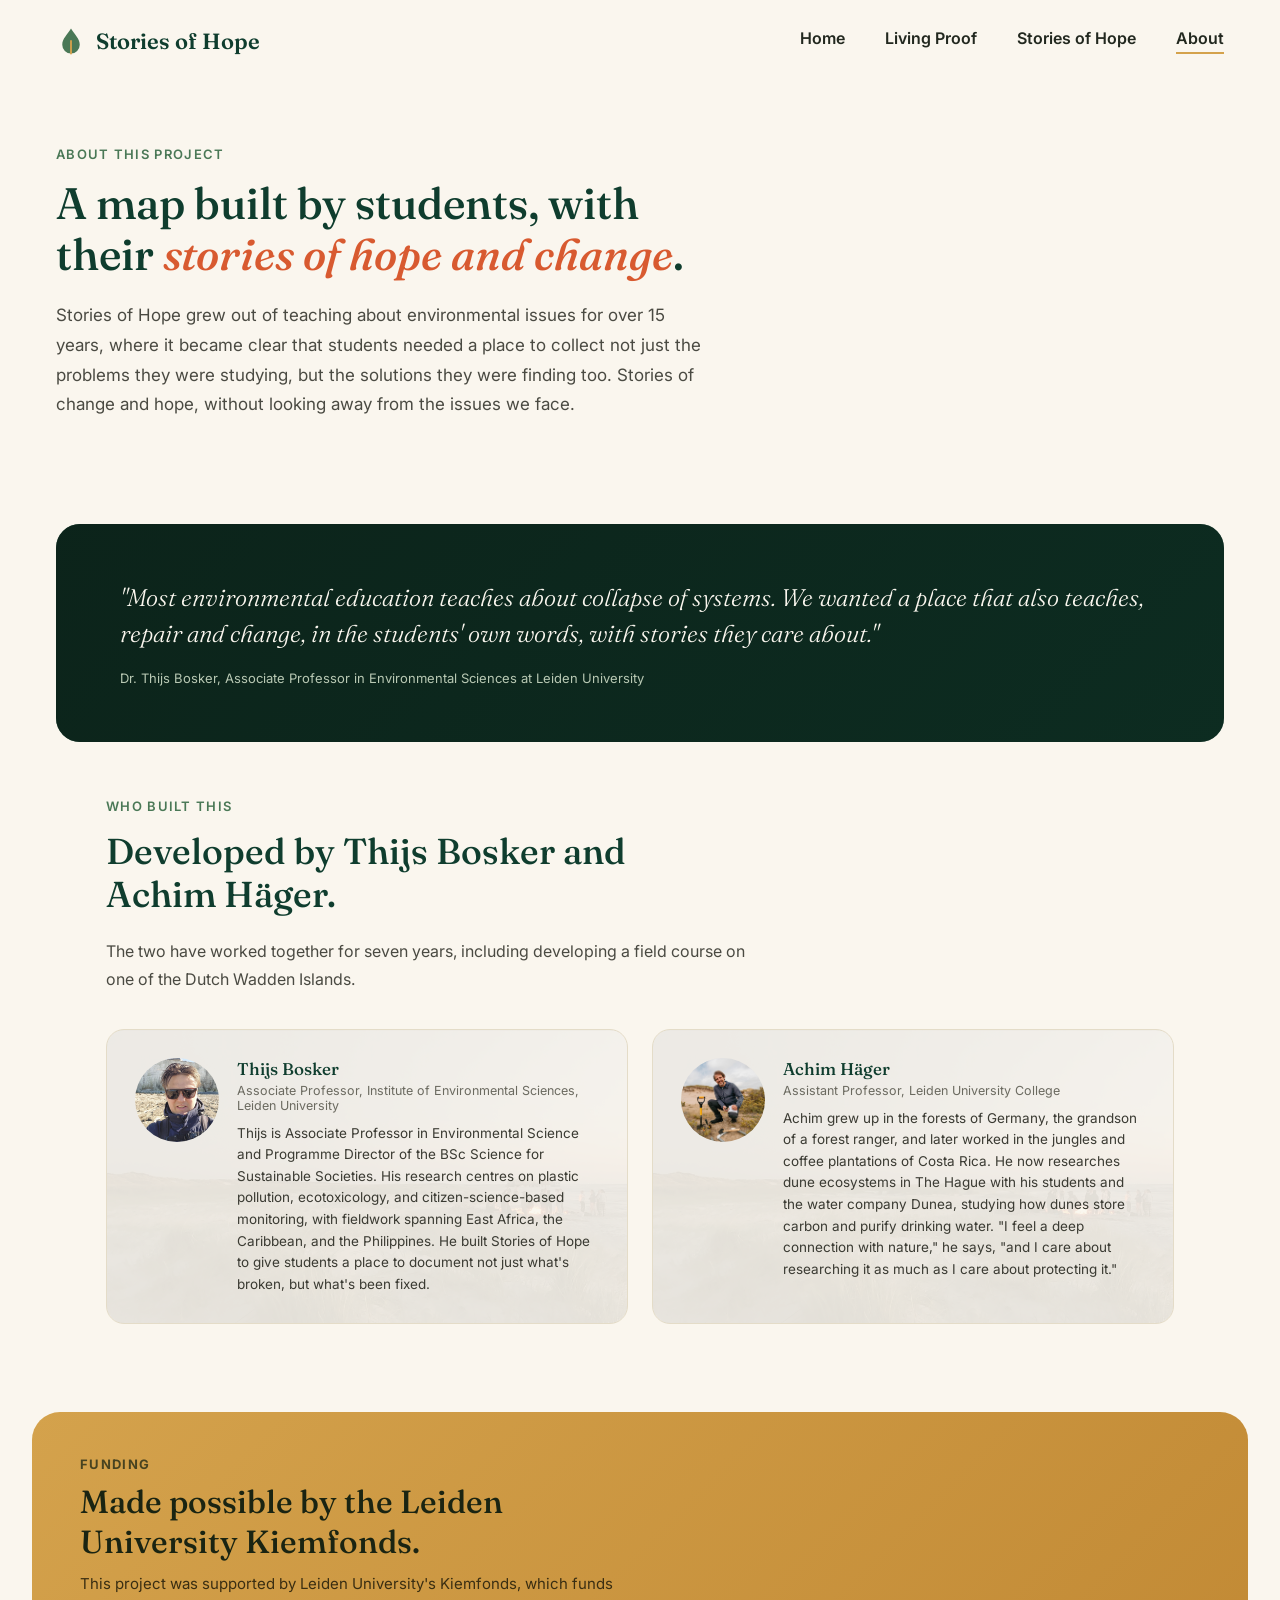
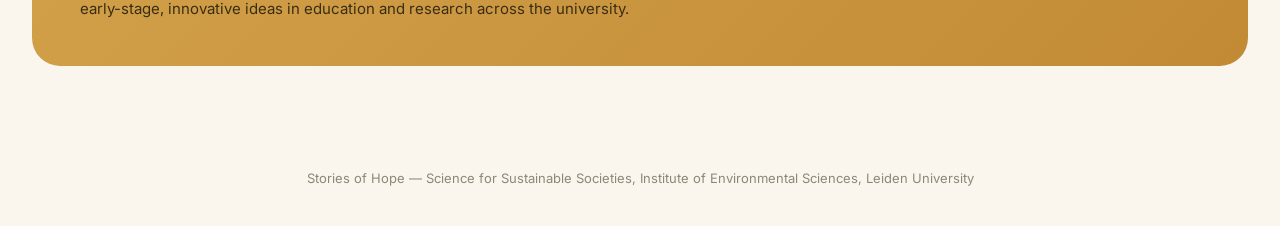
==== commit a2e40019: "Update about.html" ====
--- a/about.html
+++ b/about.html
@@ -27,16 +27,12 @@
   </div>
 </nav>
 
-<div class="page-header about-header-grid" style="max-width:none; display:grid; grid-template-columns:1fr 320px; gap:48px; align-items:center;">
-  <div>
-    <div class="section-eyebrow">About this project</div>
-    <!-- EDIT THIS: about page headline -->
-    <h1>A map built by students, with their <em style="font-style:italic; color:#D85A30;">stories of hope and change</em>.</h1>
-    <!-- EDIT THIS: about page intro paragraph -->
-    <p class="lead">Stories of Hope grew out of teaching about environmental issues for over 15 years, where it became clear that students needed a place to collect not just the problems they were studying, but the solutions they were finding too. Stories of change and hope, without looking away from the issues we face.</p>
-  </div>
-  <!-- EDIT: change media/fieldwork.jpg below to swap this photo -->
-  <img src="media/fieldwork.jpg" alt="Fieldwork" style="width:100%; height:260px; object-fit:cover; border-radius:18px;" />
+<div class="page-header">
+  <div class="section-eyebrow">About this project</div>
+  <!-- EDIT THIS: about page headline -->
+  <h1>A map built by students, with their <em style="font-style:italic; color:#D85A30;">stories of hope and change</em>.</h1>
+  <!-- EDIT THIS: about page intro paragraph -->
+  <p class="lead">Stories of Hope grew out of teaching about environmental issues for over 15 years, where it became clear that students needed a place to collect not just the problems they were studying, but the solutions they were finding too. Stories of change and hope, without looking away from the issues we face.</p>
 </div>
 
 <!-- ===================================================================
--- a/styles.css
+++ b/styles.css
@@ -255,6 +255,7 @@
   .stats { grid-template-columns: repeat(2, 1fr); }
   .principle-list { grid-template-columns: 1fr; }
   .bio-grid { grid-template-columns: 1fr !important; }
+  .about-header-grid { grid-template-columns: 1fr !important; }
   .hero h1 { font-size: 38px; }
   nav { padding: 18px 24px; }
   .section, .page-header, .recent-section { padding-left: 24px; padding-right: 24px; }
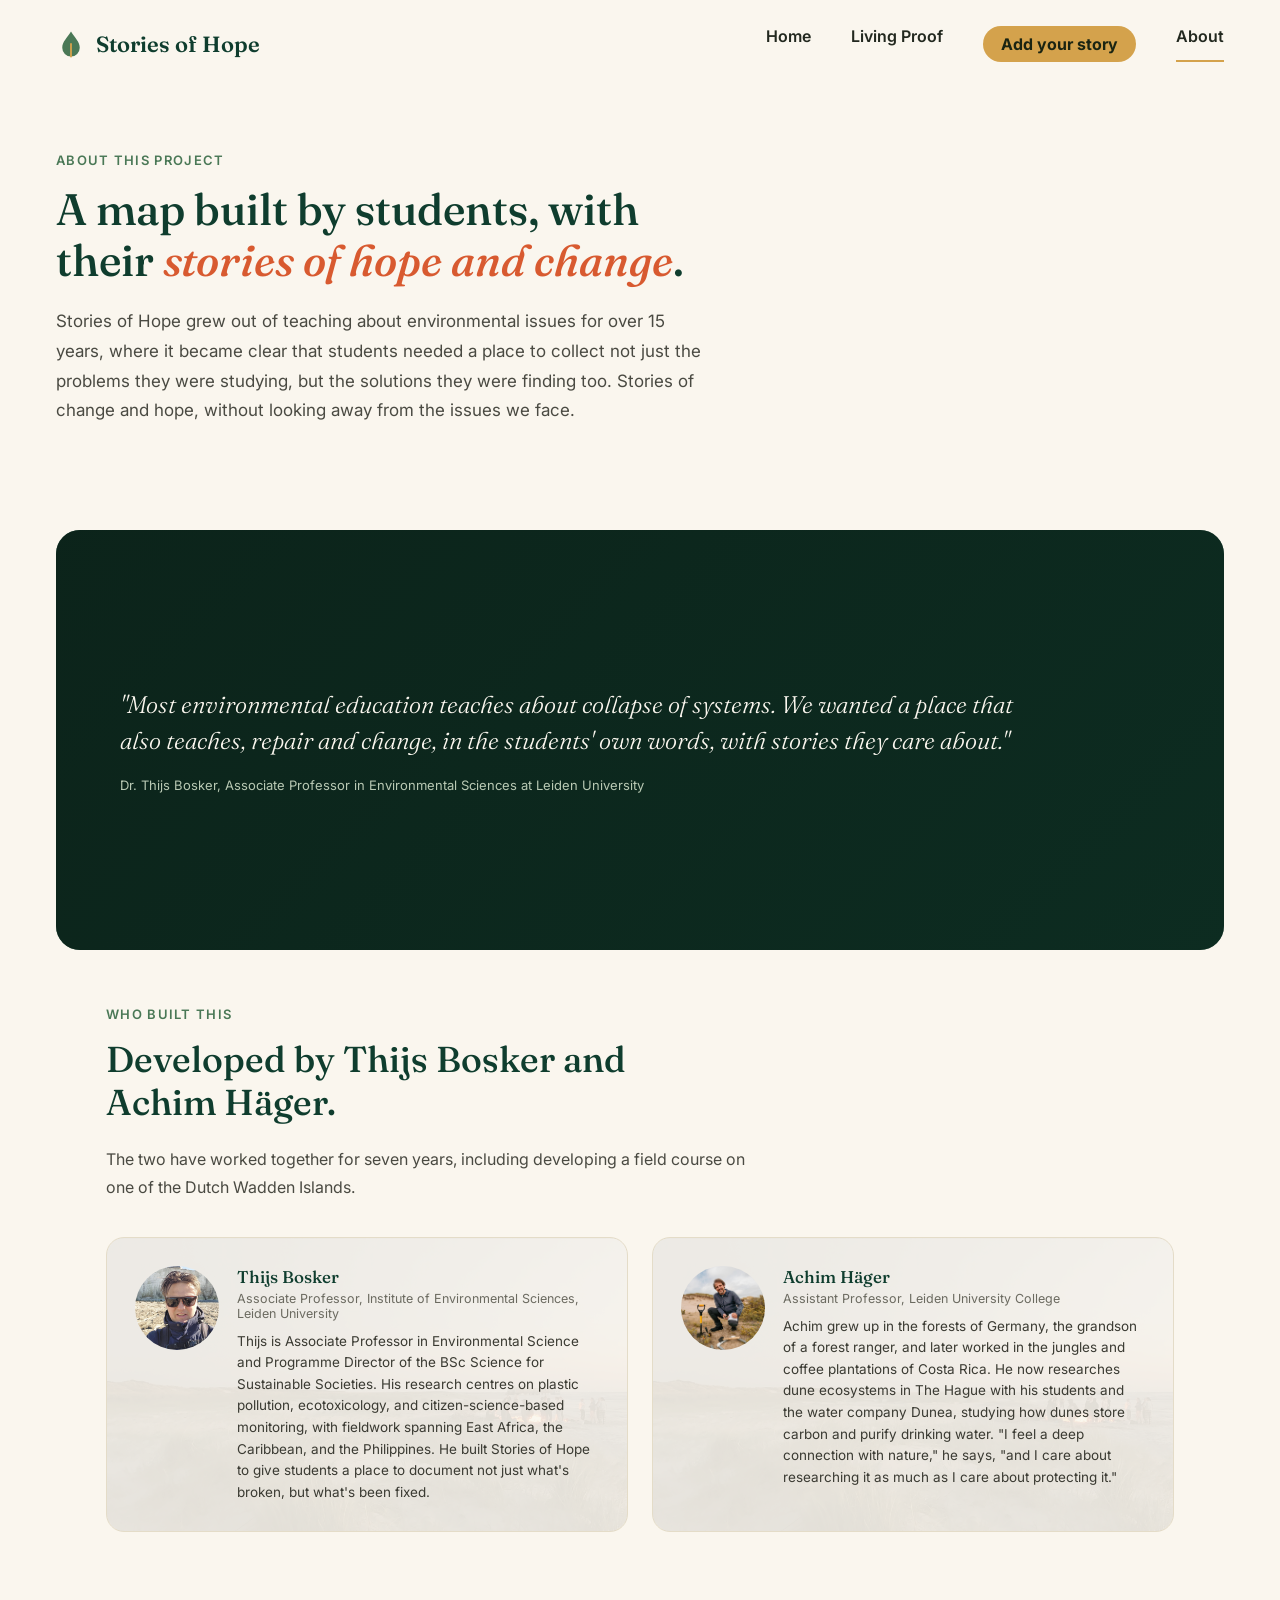
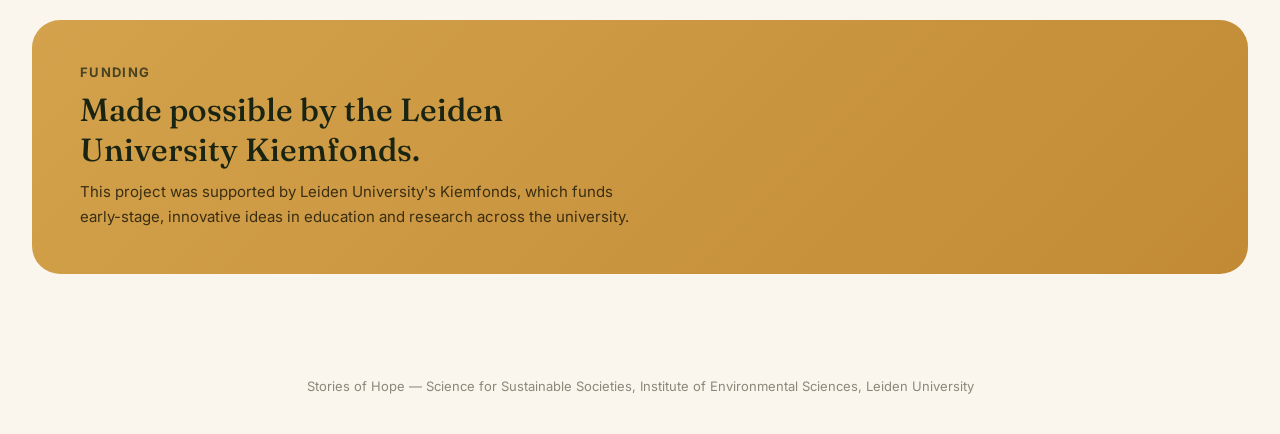
==== commit 5a9fe594: "Update about.html" ====
--- a/about.html
+++ b/about.html
@@ -22,7 +22,7 @@
   <div class="nav-links">
     <a href="index.html">Home</a>
     <a href="living-proof.html">Living Proof</a>
-    <a href="stories.html">Stories of Hope</a>
+    <a href="stories.html" class="nav-cta">Add your story</a>
     <a href="about.html" class="active">About</a>
   </div>
 </nav>
--- a/styles.css
+++ b/styles.css
@@ -119,6 +119,33 @@
   background: #1A2412; color: var(--color-cream); padding: 16px 32px; border-radius: 99px;
   font-weight: 600; font-size: 14px; text-decoration: none; white-space: nowrap; display: inline-block;
 }
+
+/* ---- ATTENTION-GRABBING "ADD YOUR STORY" ---- */
+/* Pulsing glow on the main call-to-action button */
+@keyframes pulse-glow {
+  0%, 100% { transform: scale(1);    box-shadow: 0 0 0 0 rgba(26,36,18,0.5); }
+  50%      { transform: scale(1.05); box-shadow: 0 0 0 14px rgba(26,36,18,0); }
+}
+.btn-pulse { animation: pulse-glow 1.8s ease-in-out infinite; }
+.btn-pulse:hover { animation-play-state: paused; }
+
+/* The "Add your story" item in the top navigation: gold pill that pulses */
+@keyframes nav-pulse {
+  0%, 100% { box-shadow: 0 0 0 0 rgba(212,162,76,0.6); }
+  50%      { box-shadow: 0 0 0 10px rgba(212,162,76,0); }
+}
+.nav-links a.nav-cta {
+  background: var(--color-gold); color: #1A2412; padding: 8px 18px; border-radius: 99px;
+  border-bottom: none; font-weight: 700;
+  animation: nav-pulse 1.8s ease-in-out infinite;
+}
+.nav-links a.nav-cta:hover { border-bottom: none; background: #E0B25C; animation-play-state: paused; }
+.nav-links a.nav-cta.active { border-bottom: none; }
+
+/* Respect users who prefer reduced motion */
+@media (prefers-reduced-motion: reduce) {
+  .btn-pulse, .nav-links a.nav-cta { animation: none; }
+}
 .btn-ghost-light {
   border: 1.5px solid rgba(250,246,238,0.3); color: var(--color-cream); padding: 12px 24px; border-radius: 99px;
   font-size: 13.5px; font-weight: 600; text-decoration: none; white-space: nowrap; display: inline-block;
@@ -129,6 +156,16 @@
 .stat { background: var(--color-cream); padding: 36px 28px; text-align: left; }
 .stat .num { font-family: 'Fraunces', serif; font-size: 52px; font-weight: 600; line-height: 1; color: var(--color-forest); }
 .stat .label { font-size: 14px; font-weight: 600; color: var(--color-text); margin-top: 8px; }
+/* Hover tooltip on the planetary-boundaries stat */
+.stat-tip { position: relative; cursor: default; }
+.stat-tip[data-tip]:hover::after {
+  content: attr(data-tip);
+  position: absolute; top: calc(100% + 10px); left: 0;
+  width: 280px; background: var(--color-forest); color: var(--color-cream);
+  font-size: 12.5px; line-height: 1.5; text-align: left; font-weight: 400;
+  padding: 14px 16px; border-radius: 12px; box-shadow: 0 12px 30px rgba(0,0,0,0.25);
+  z-index: 50; pointer-events: none;
+}
 
 /* ----------------------------------------------------------- SECTION */
 .section { padding: 88px 56px; max-width: 1180px; margin: 0 auto; }
@@ -151,7 +188,20 @@
 .boundaries-section h2 { color: var(--color-cream); }
 .boundaries-section p.lead { color: #C5D4C0; max-width: 560px; }
 .boundary-pills { display: flex; flex-wrap: wrap; gap: 10px; margin-top: 36px; }
-.pill { border: 1px solid rgba(250,246,238,0.25); color: #E5EDE2; font-size: 13px; padding: 8px 18px; border-radius: 99px; }
+.pill { position: relative; border: 1px solid rgba(250,246,238,0.25); color: #E5EDE2; font-size: 13px; padding: 8px 18px; border-radius: 99px; cursor: default; }
+/* Hover tooltip explaining each planetary boundary */
+.pill[data-tip]:hover::after {
+  content: attr(data-tip);
+  position: absolute; bottom: calc(100% + 12px); left: 0;
+  width: 260px; max-width: 80vw; background: var(--color-cream); color: var(--color-text);
+  font-size: 12.5px; line-height: 1.5; text-align: left; font-weight: 400;
+  padding: 12px 14px; border-radius: 12px; box-shadow: 0 12px 30px rgba(0,0,0,0.25);
+  z-index: 50; pointer-events: none;
+}
+.pill[data-tip]:hover::before {
+  content: ""; position: absolute; bottom: calc(100% + 4px); left: 24px;
+  border: 8px solid transparent; border-top-color: var(--color-cream); z-index: 50; pointer-events: none;
+}
 
 /* -------------------------------------------------------- STEP CARDS */
 .steps-grid { display: grid; grid-template-columns: repeat(3, 1fr); gap: 28px; margin-top: 48px; }
@@ -172,13 +222,13 @@
 .page-header h1 { font-family: 'Fraunces', serif; font-weight: 500; font-size: 44px; line-height: 1.15; color: var(--color-forest); margin-bottom: 22px; }
 .page-header p.lead { font-size: 17px; line-height: 1.75; color: #4A4A42; }
 
-.quote-block { margin: 56px 56px; background: var(--color-forest); border-radius: 24px; padding: 56px 64px; display: flex; gap: 40px; align-items: center; flex-wrap: wrap; }
+.quote-block { margin: 56px 56px; background: var(--color-forest); border-radius: 24px; padding: 56px 64px; display: flex; gap: 40px; align-items: center; flex-wrap: wrap; min-height: 420px; }
 .quote-block .photo {
   width: 200px; height: 200px; flex-shrink: 0; border-radius: 16px;
   background: linear-gradient(150deg, var(--color-moss), #2E5A3F); background-size: cover; background-position: center;
   display: flex; align-items: center; justify-content: center; color: rgba(250,246,238,0.7); font-size: 12px; text-align: center; padding: 12px;
 }
-.quote-block blockquote { font-family: 'Fraunces', serif; font-style: italic; font-weight: 300; font-size: 24px; line-height: 1.5; color: var(--color-cream); }
+.quote-block blockquote { font-family: 'Fraunces', serif; font-style: italic; font-weight: 300; font-size: 24px; line-height: 1.5; color: var(--color-cream); max-width: 900px; }
 .quote-block cite { display: block; margin-top: 18px; font-family: 'Inter', sans-serif; font-style: normal; font-size: 13px; color: #B9C9B4; }
 
 .field-grid { display: grid; grid-template-columns: repeat(3, 1fr); gap: 24px; }
@@ -255,7 +305,6 @@
   .stats { grid-template-columns: repeat(2, 1fr); }
   .principle-list { grid-template-columns: 1fr; }
   .bio-grid { grid-template-columns: 1fr !important; }
-  .about-header-grid { grid-template-columns: 1fr !important; }
   .hero h1 { font-size: 38px; }
   nav { padding: 18px 24px; }
   .section, .page-header, .recent-section { padding-left: 24px; padding-right: 24px; }
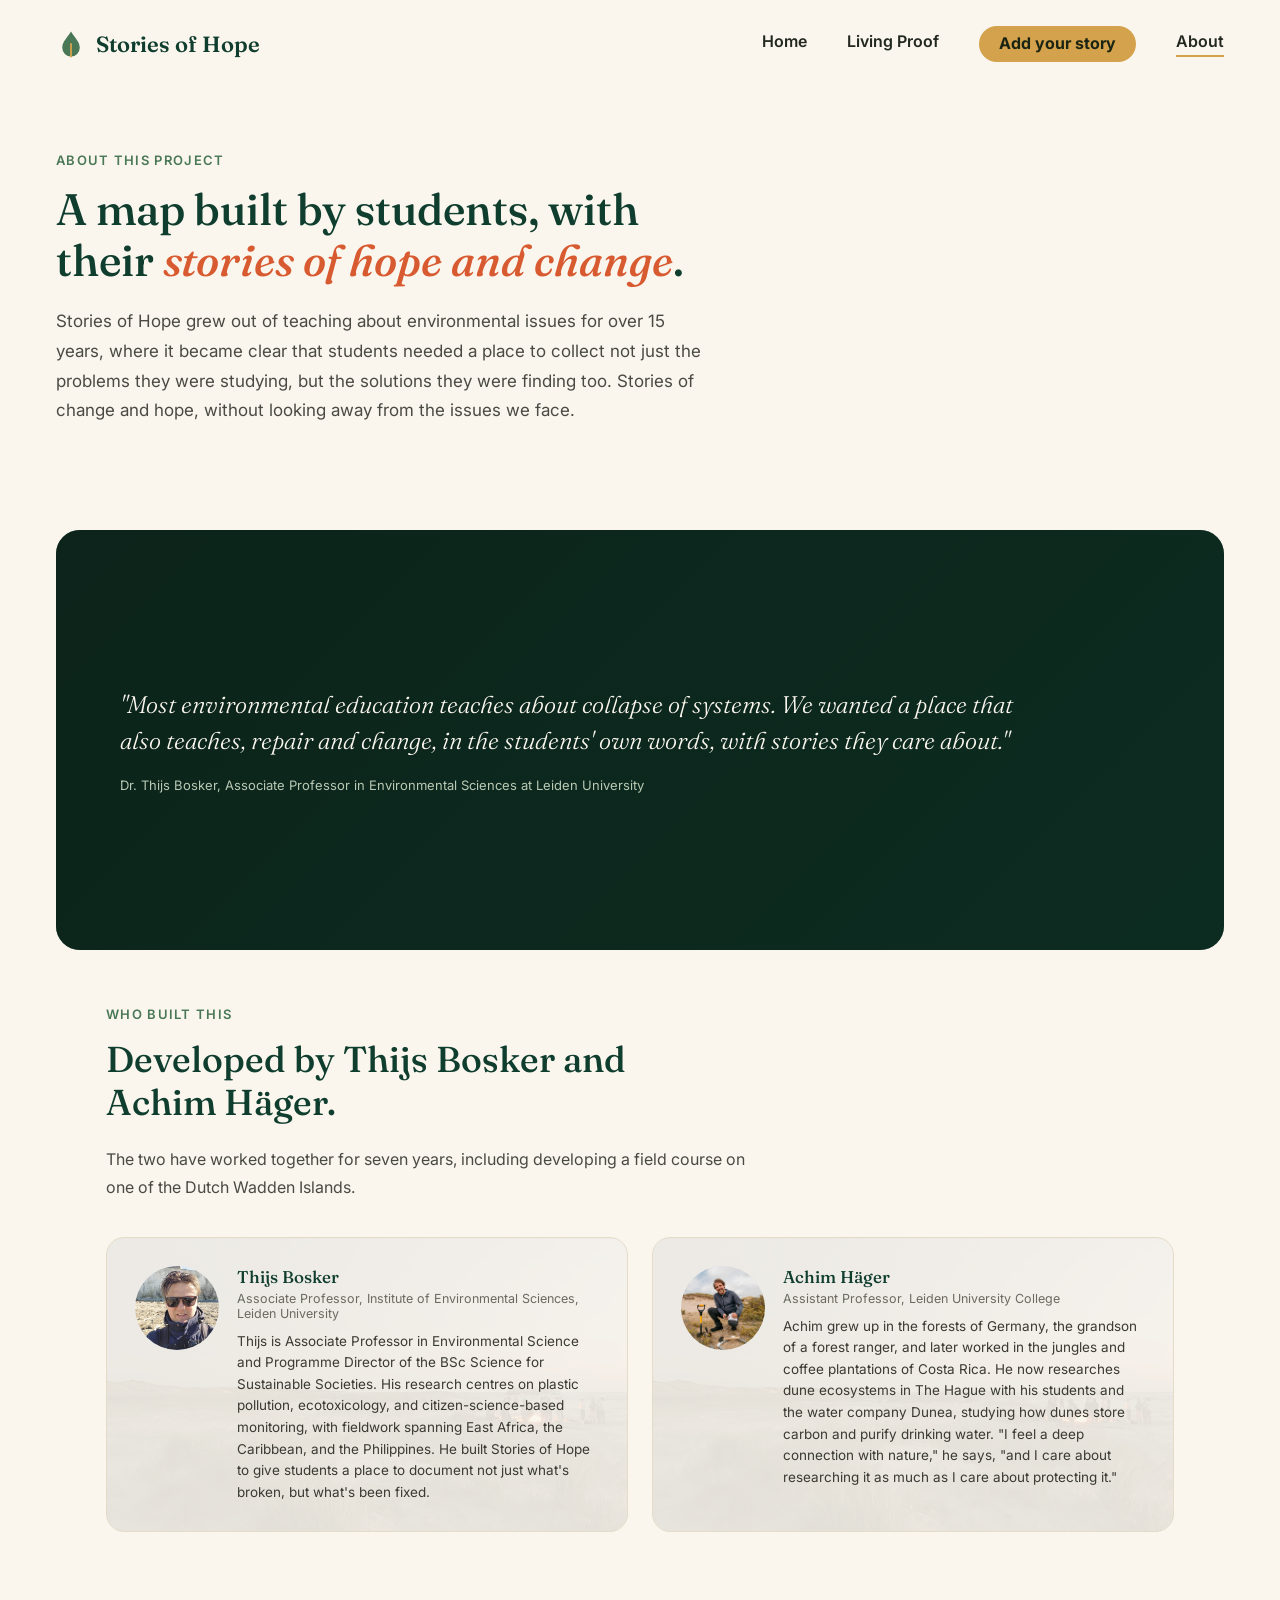
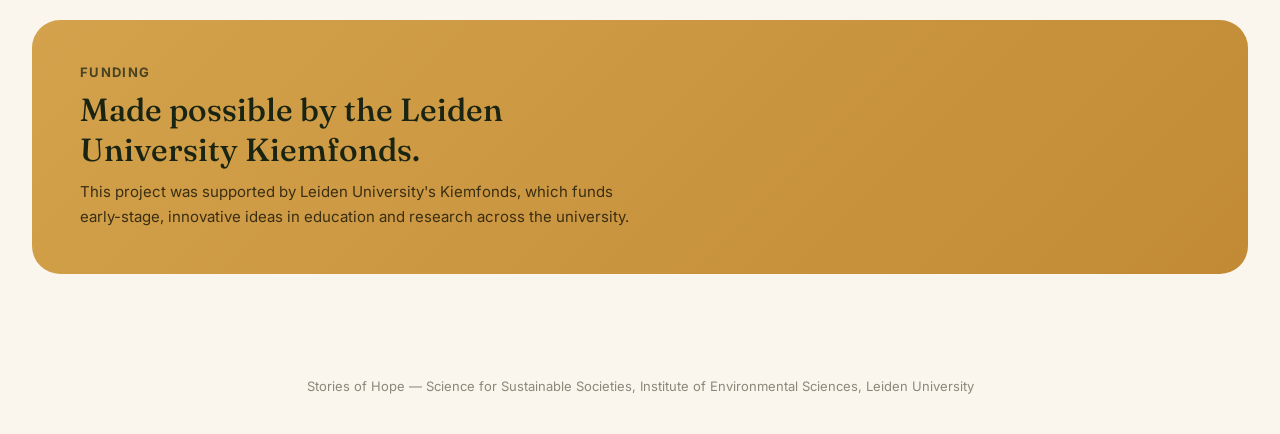
==== commit 1b1ced6e: "Update about.html" ====
--- a/about.html
+++ b/about.html
@@ -7,6 +7,7 @@
 <link rel="preconnect" href="https://fonts.googleapis.com">
 <link rel="preconnect" href="https://fonts.gstatic.com" crossorigin>
 <link href="https://fonts.googleapis.com/css2?family=Fraunces:opsz,wght@9..144,300;9..144,500;9..144,600&family=Inter:wght@400;500;600&display=swap" rel="stylesheet">
+<link rel="icon" type="image/svg+xml" href="favicon.svg">
 <link rel="stylesheet" href="styles.css">
 </head>
 <body>
@@ -69,7 +70,7 @@
 
   <div class="bio-grid" style="display:grid; grid-template-columns:repeat(2, 1fr); gap:24px;">
 
-    <div style="position:relative; overflow:hidden; border-radius:18px; border:1px solid var(--color-border); padding:28px; display:flex; gap:18px; align-items:flex-start;">
+    <div class="bio-card" style="position:relative; overflow:hidden; border-radius:18px; border:1px solid var(--color-border); padding:28px; display:flex; gap:18px; align-items:flex-start;">
       <div style="position:absolute; inset:0; background-image:url('media/fieldwork.jpg'); background-size:cover; background-position:center; opacity:0.1; z-index:0;"></div>
       <img src="media/thijs.jpg" alt="Thijs Bosker" style="position:relative; z-index:1; width:84px; height:84px; border-radius:50%; object-fit:cover; flex-shrink:0;" />
       <div style="position:relative; z-index:1;">
@@ -80,7 +81,7 @@
       </div>
     </div>
 
-    <div style="position:relative; overflow:hidden; border-radius:18px; border:1px solid var(--color-border); padding:28px; display:flex; gap:18px; align-items:flex-start;">
+    <div class="bio-card" style="position:relative; overflow:hidden; border-radius:18px; border:1px solid var(--color-border); padding:28px; display:flex; gap:18px; align-items:flex-start;">
       <div style="position:absolute; inset:0; background-image:url('media/fieldwork.jpg'); background-size:cover; background-position:center; opacity:0.1; z-index:0;"></div>
       <img src="media/achim.jpg" alt="Achim Häger" style="position:relative; z-index:1; width:84px; height:84px; border-radius:50%; object-fit:cover; flex-shrink:0;" />
       <div style="position:relative; z-index:1;">
--- a/styles.css
+++ b/styles.css
@@ -50,7 +50,7 @@
   text-decoration: none;
 }
 .logo-mark { width: 30px; height: 30px; flex-shrink: 0; }
-.nav-links { display: flex; gap: 40px; flex-wrap: wrap; }
+.nav-links { display: flex; align-items: center; gap: 40px; flex-wrap: wrap; }
 .nav-links a {
   color: var(--color-text);
   text-decoration: none;
@@ -121,13 +121,70 @@
 }
 
 /* ---- ATTENTION-GRABBING "ADD YOUR STORY" ---- */
-/* Pulsing glow on the main call-to-action button */
+/* The button flashes: it scales, glows, AND changes colour, so it is
+   impossible to miss. Colour is the key part, since it stays visible
+   even if a browser or OS suppresses movement. */
 @keyframes pulse-glow {
-  0%, 100% { transform: scale(1);    box-shadow: 0 0 0 0 rgba(26,36,18,0.5); }
-  50%      { transform: scale(1.05); box-shadow: 0 0 0 14px rgba(26,36,18,0); }
-}
-.btn-pulse { animation: pulse-glow 1.8s ease-in-out infinite; }
-.btn-pulse:hover { animation-play-state: paused; }
+  0%, 100% {
+    transform: scale(1);
+    background: #1A2412;
+    box-shadow: 0 0 0 0 rgba(232,114,74,0.85);
+  }
+  50% {
+    transform: scale(1.10);
+    background: #D85A30;
+    box-shadow: 0 0 0 22px rgba(232,114,74,0);
+  }
+}
+.btn-pulse {
+  animation: pulse-glow 1.2s ease-in-out infinite;
+  font-size: 17px;
+  padding: 20px 42px;
+  font-weight: 800;
+  letter-spacing: 0.02em;
+}
+.btn-pulse:hover { animation-play-state: paused; background: #D85A30; }
+
+/* Light variant of the pulse, for the hero button sitting on the dark
+   video background. Flashes to orange so it pops against the greens. */
+@keyframes pulse-glow-light {
+  0%, 100% {
+    transform: scale(1);
+    background: transparent;
+    border-color: rgba(250,246,238,0.7);
+    color: var(--color-cream);
+    box-shadow: 0 0 0 0 rgba(232,114,74,0.85);
+  }
+  50% {
+    transform: scale(1.10);
+    background: #D85A30;
+    border-color: #D85A30;
+    color: #fff;
+    box-shadow: 0 0 0 22px rgba(232,114,74,0);
+  }
+}
+.btn-pulse-light {
+  animation: pulse-glow-light 1.2s ease-in-out infinite;
+  font-weight: 800;
+}
+.btn-pulse-light:hover { animation-play-state: paused; background: #D85A30; border-color: #D85A30; color: #fff; }
+
+@keyframes pulse-color-only-light {
+  0%, 100% { background: transparent; }
+  50%      { background: #D85A30; border-color: #D85A30; }
+}
+
+/* Reduced motion: drop the movement, but keep a colour flash so the
+   button still stands out. */
+@keyframes pulse-color-only {
+  0%, 100% { background: #1A2412; }
+  50%      { background: #D85A30; }
+}
+@media (prefers-reduced-motion: reduce) {
+  .btn-pulse { animation: pulse-color-only 1.6s ease-in-out infinite; }
+  .btn-pulse-light { animation: pulse-color-only-light 1.6s ease-in-out infinite; }
+  .nav-links a.nav-cta { animation: none; }
+}
 
 /* The "Add your story" item in the top navigation: gold pill that pulses */
 @keyframes nav-pulse {
@@ -135,17 +192,23 @@
   50%      { box-shadow: 0 0 0 10px rgba(212,162,76,0); }
 }
 .nav-links a.nav-cta {
-  background: var(--color-gold); color: #1A2412; padding: 8px 18px; border-radius: 99px;
-  border-bottom: none; font-weight: 700;
+  background: var(--color-gold); color: #1A2412; padding: 9px 20px; border-radius: 99px;
+  border-bottom: 2px solid transparent; font-weight: 700; line-height: 1;
   animation: nav-pulse 1.8s ease-in-out infinite;
 }
-.nav-links a.nav-cta:hover { border-bottom: none; background: #E0B25C; animation-play-state: paused; }
+.nav-links a.nav-cta:hover { border-bottom-color: transparent; background: #E0B25C; animation-play-state: paused; }
 .nav-links a.nav-cta.active { border-bottom: none; }
 
 /* Respect users who prefer reduced motion */
-@media (prefers-reduced-motion: reduce) {
-  .btn-pulse, .nav-links a.nav-cta { animation: none; }
-}
+/* On touch devices there is no hover, so the tooltips are unreachable.
+   Hide them there and make the pills look tappable instead; the
+   "Explain the boundaries" pop-up carries the same information. */
+@media (hover: none) {
+  .pill[data-tip]:hover::after,
+  .pill[data-tip]:hover::before,
+  .stat-tip[data-tip]:hover::after { display: none; }
+}
+
 .btn-ghost-light {
   border: 1.5px solid rgba(250,246,238,0.3); color: var(--color-cream); padding: 12px 24px; border-radius: 99px;
   font-size: 13.5px; font-weight: 600; text-decoration: none; white-space: nowrap; display: inline-block;
@@ -253,7 +316,7 @@
 .principle p { font-size: 13.5px; line-height: 1.6; color: #5A5A50; }
 
 /* ---------------------------------------------------- STORIES PAGE */
-.map-frame { margin: 0 56px; border-radius: 24px; overflow: hidden; border: 1px solid var(--color-border); box-shadow: 0 24px 64px rgba(15,61,46,0.08); }
+.map-frame { margin: 0 56px 72px; border-radius: 24px; overflow: hidden; border: 1px solid var(--color-border); box-shadow: 0 24px 64px rgba(15,61,46,0.08); }
 .map-frame-bar { background: var(--color-forest); padding: 14px 24px; display: flex; align-items: center; gap: 12px; }
 .map-frame-bar .dot { width: 8px; height: 8px; border-radius: 50%; background: rgba(250,246,238,0.3); }
 .map-frame-bar .url { font-size: 12px; color: #C5D4C0; margin-left: 8px; }
@@ -269,7 +332,17 @@
 
 .story-grid { display: grid; grid-template-columns: repeat(3, 1fr); gap: 24px; }
 .story-card { background: #fff; border: 1px solid var(--color-border); border-radius: 18px; overflow: hidden; }
-.story-photo { height: 150px; background-size: cover; background-position: center; display: flex; align-items: center; justify-content: center; font-size: 12px; color: rgba(255,255,255,0.85); text-align: center; padding: 12px; }
+/* Photo shown in full (contain), so portrait shots are not cropped.
+   The soft background fills any empty space beside a tall photo. */
+.story-photo {
+  height: 220px;
+  background-size: contain;
+  background-position: center;
+  background-repeat: no-repeat;
+  background-color: #EAF1E6;
+  display: flex; align-items: center; justify-content: center;
+  font-size: 12px; color: rgba(255,255,255,0.85); text-align: center; padding: 12px;
+}
 .story-photo.p1 { background: linear-gradient(135deg, var(--color-moss), #2E5A3F); }
 .story-photo.p2 { background: linear-gradient(135deg, #D85A30, #993C1D); }
 .story-photo.p3 { background: linear-gradient(135deg, #378ADD, #185FA5); }
@@ -305,8 +378,54 @@
   .stats { grid-template-columns: repeat(2, 1fr); }
   .principle-list { grid-template-columns: 1fr; }
   .bio-grid { grid-template-columns: 1fr !important; }
+  /* Inside each bio card, put the photo above the text instead of beside it */
+  .bio-card { flex-direction: column; align-items: flex-start !important; }
   .hero h1 { font-size: 38px; }
   nav { padding: 18px 24px; }
   .section, .page-header, .recent-section { padding-left: 24px; padding-right: 24px; }
   .hero, .map-frame, .cta, .quote-block, .principles, .checklist, .help-banner, .stats { margin-left: 16px; margin-right: 16px; }
 }
+
+/* ---- PHONES ---- */
+@media (max-width: 600px) {
+  /* Navigation: let the links wrap neatly instead of squeezing */
+  nav { padding: 14px 16px; gap: 10px; }
+  .nav-links { gap: 14px; width: 100%; }
+  .nav-links a { font-size: 14px; }
+  .logo { font-size: 18px; }
+
+  /* Hero: smaller headline, buttons stack full width */
+  .hero { min-height: 440px; }
+  .hero-content { padding: 32px 24px; }
+  .hero h1 { font-size: 30px; }
+  .hero p { font-size: 15px; }
+  .hero-actions { flex-direction: column; align-items: stretch; }
+  .hero-actions a { text-align: center; }
+
+  /* Stats: one per row so the big numbers stay readable */
+  .stats { grid-template-columns: 1fr; }
+  .stat { padding: 22px 20px; }
+  .stat .num { font-size: 42px; }
+
+  /* Gold call-to-action banner */
+  .cta { padding: 28px 24px; }
+  .cta h2 { font-size: 22px; }
+  .btn-pulse { width: 100%; text-align: center; font-size: 15px; padding: 16px 24px; }
+
+  /* Boundaries section */
+  .boundaries-section { padding: 48px 24px; }
+  .boundaries-section h2 { font-size: 24px; }
+  .pill { font-size: 12px; padding: 7px 14px; }
+
+  /* Quote block on the About page */
+  .quote-block { padding: 32px 24px; min-height: 320px; }
+  .quote-block blockquote { font-size: 19px; }
+
+  /* Page headers and sections */
+  .page-header { padding: 40px 24px 32px; }
+  .page-header h1 { font-size: 30px; }
+  .section { padding: 48px 24px; }
+
+  /* Recently added: photos a bit shorter on small screens */
+  .story-photo { height: 180px; }
+}
